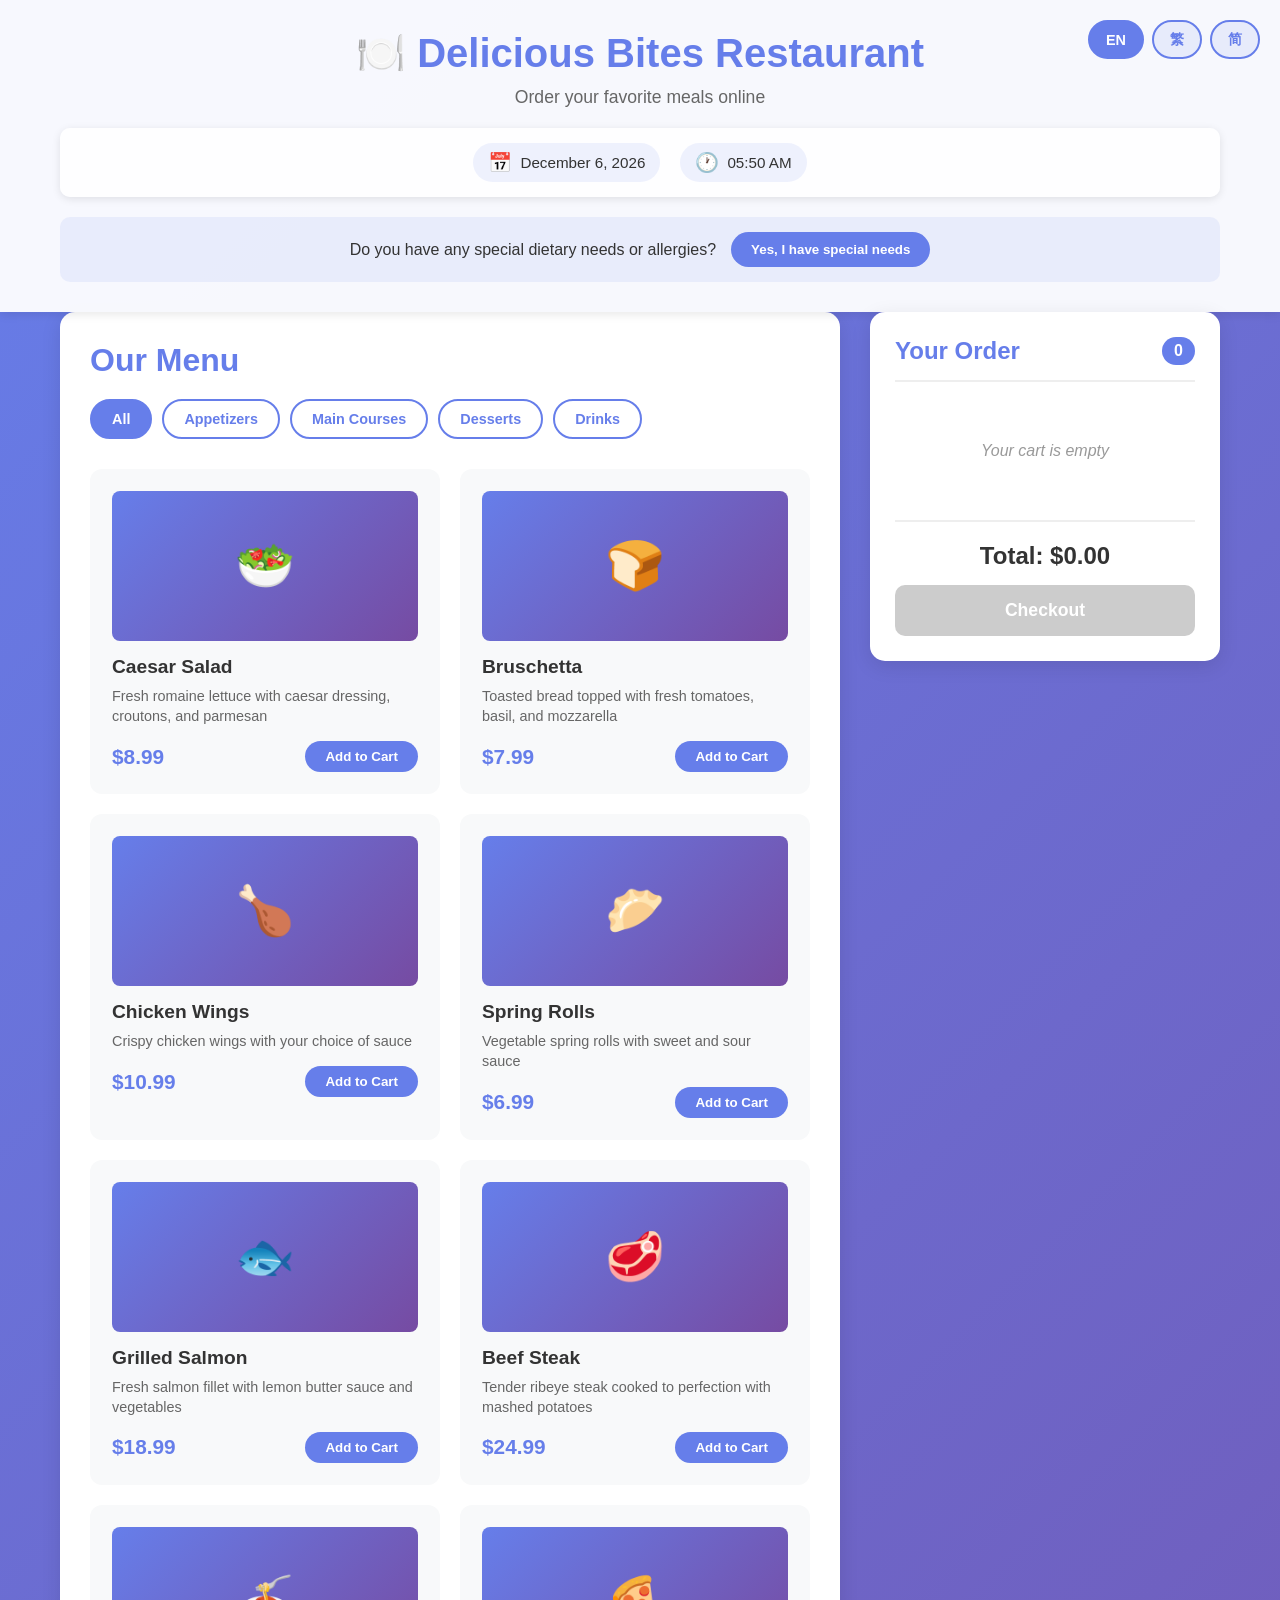
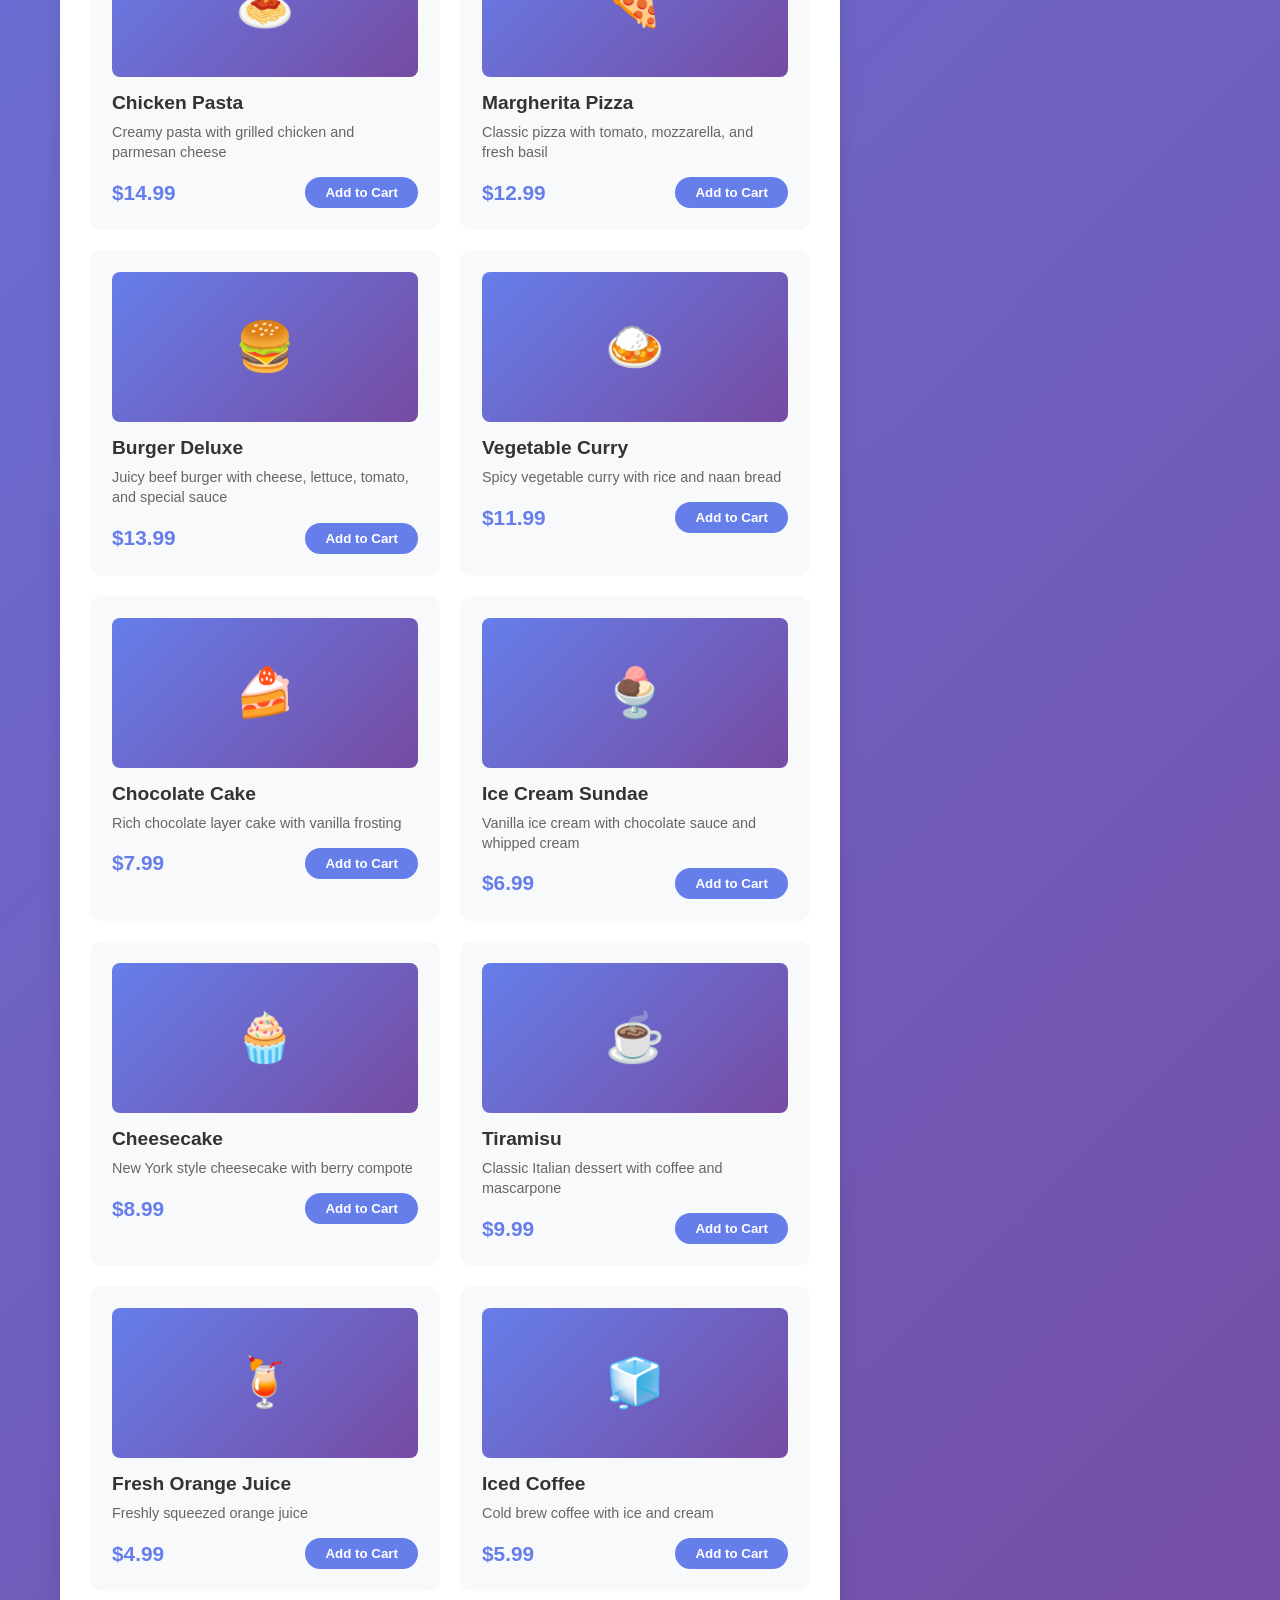
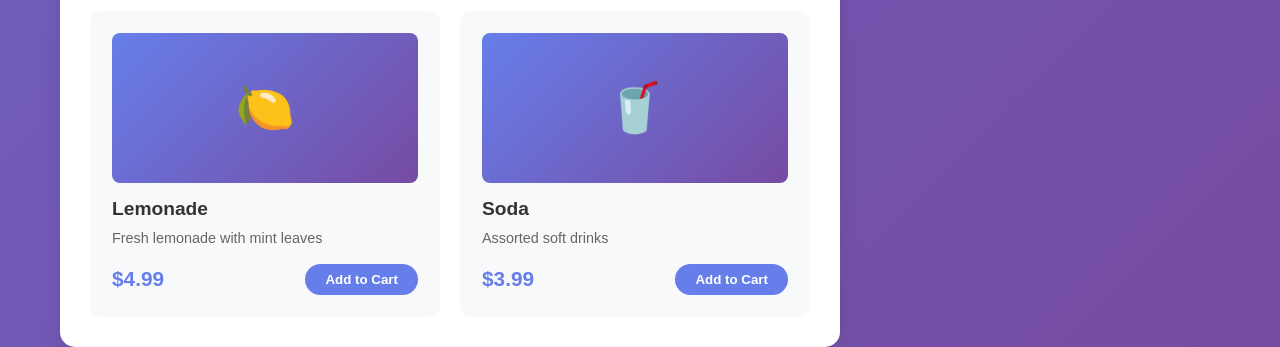
==== index.html @ 2578a285 "Add files via upload" ====
<!DOCTYPE html>
<html lang="en">
<head>
    <meta charset="UTF-8">
    <meta name="viewport" content="width=device-width, initial-scale=1.0, maximum-scale=1.0, user-scalable=no">
    <title>Delicious Bites Restaurant</title>
    
    <!-- PWA Manifest -->
    <link rel="manifest" href="manifest.json">
    
    <!-- Theme Color -->
    <meta name="theme-color" content="#667eea">
    
    <!-- Apple Touch Icon -->
    <link rel="apple-touch-icon" href="icon-192.png">
    
    <!-- Favicon -->
    <link rel="icon" type="image/png" href="icon-192.png">
    
    <link rel="stylesheet" href="style.css">
</head>
<body>
    <header>
        <div class="container">
            <!-- Language Switcher -->
            <div class="language-switcher">
                <button class="lang-btn" id="langEn" onclick="switchLanguage('en')" title="English">EN</button>
                <button class="lang-btn" id="langZh" onclick="switchLanguage('zh')" title="繁體中文 (粵語)">繁</button>
                <button class="lang-btn" id="langZhCN" onclick="switchLanguage('zhCN')" title="简体中文 (普通话)">简</button>
            </div>
            
            <h1>🍽️ Delicious Bites Restaurant</h1>
            <p class="tagline">Order your favorite meals online</p>
            
            <!-- Date and Weather Display -->
            <div class="context-display" id="contextDisplay">
                <div class="context-item">
                    <span class="context-icon">📅</span>
                    <span class="context-text" id="dateDisplay">Loading...</span>
                </div>
                <div class="context-item">
                    <span class="context-icon">🕐</span>
                    <span class="context-text" id="timeDisplay">Loading...</span>
                </div>
                <div class="context-item" id="weatherDisplay" style="display: none;">
                    <span class="context-icon">🌤️</span>
                    <span class="context-text" id="weatherText">Loading weather...</span>
                </div>
            </div>
            
            <div class="special-needs-selector">
                <span>Do you have any special dietary needs or allergies?</span>
                <button class="special-needs-btn" id="specialNeedsBtn">Yes, I have special needs</button>
            </div>
        </div>
    </header>

    <main class="container">
        <div class="menu-section">
            <h2>Our Menu</h2>
            <div class="category-tabs">
                <button class="tab-btn active" data-category="all">All</button>
                <button class="tab-btn" data-category="appetizers">Appetizers</button>
                <button class="tab-btn" data-category="mains">Main Courses</button>
                <button class="tab-btn" data-category="desserts">Desserts</button>
                <button class="tab-btn" data-category="drinks">Drinks</button>
            </div>
            
            <div class="menu-grid" id="menuGrid">
                <!-- Menu items will be dynamically generated -->
            </div>
        </div>

        <aside class="cart-section">
            <div class="cart-header">
                <h2>Your Order</h2>
                <span class="cart-count" id="cartCount">0</span>
            </div>
            
            <div class="cart-items" id="cartItems">
                <p class="empty-cart">Your cart is empty</p>
            </div>
            
            <div class="cart-footer">
                <div class="cart-total">
                    <span>Total: $<span id="cartTotal">0.00</span></span>
                </div>
                <button class="checkout-btn" id="checkoutBtn" disabled>Checkout</button>
            </div>
        </aside>
    </main>

    <!-- Chatbot Modal -->
    <div class="modal" id="chatbotModal">
        <div class="modal-content chatbot-modal">
            <div class="chatbot-header">
                <h2>🤖 Dietary Assistant</h2>
                <span class="close" id="closeChatbot">&times;</span>
            </div>
            <div class="chatbot-messages" id="chatbotMessages">
                <div class="message bot-message">
                    <p>Hello! I'm here to help you find meals that suit your dietary needs. Please tell me about any allergies, health conditions, or dietary preferences you have. For example: "I have diabetes and a peanut allergy" or "I'm vegetarian and have a sore throat."</p>
                </div>
            </div>
            <div class="chatbot-input-container">
                <input type="text" id="chatbotInput" placeholder="Type your dietary needs here..." class="chatbot-input">
                <button id="voiceInputBtn" class="voice-btn" title="Click to speak">
                    <span class="voice-icon">🎤</span>
                </button>
                <button id="sendMessageBtn" class="send-btn">Send</button>
            </div>
            <div class="voice-status" id="voiceStatus" style="display: none;">
                <span class="voice-indicator"></span>
                <span id="voiceStatusText">Listening...</span>
            </div>
            <div class="chatbot-actions">
                <button class="apply-recommendations-btn" id="applyRecommendationsBtn" disabled>Apply Recommendations</button>
                <button class="clear-chat-btn" id="clearChatBtn">Clear Chat</button>
            </div>
        </div>
    </div>

    <div class="modal" id="checkoutModal">
        <div class="modal-content">
            <span class="close" id="closeModal">&times;</span>
            <h2>Order Confirmation</h2>
            <div id="orderSummary"></div>
            <div class="modal-total">
                <strong>Total: $<span id="modalTotal">0.00</span></strong>
            </div>
            <button class="confirm-btn" id="confirmOrder">Confirm Order</button>
        </div>
    </div>

    <script src="translations.js"></script>
    <script src="script.js"></script>
    <script src="recommendation.js"></script>
    
    <!-- Service Worker Registration for PWA -->
    <script>
        if ('serviceWorker' in navigator) {
            window.addEventListener('load', () => {
                navigator.serviceWorker.register('/sw.js')
                    .then((registration) => {
                        console.log('Service Worker registered:', registration.scope);
                    })
                    .catch((error) => {
                        console.log('Service Worker registration failed:', error);
                    });
            });
        }
    </script>
</body>
</html>
---- style.css ----
* {
    margin: 0;
    padding: 0;
    box-sizing: border-box;
}

body {
    font-family: 'Segoe UI', Tahoma, Geneva, Verdana, sans-serif;
    background: linear-gradient(135deg, #667eea 0%, #764ba2 100%);
    min-height: 100vh;
    color: #333;
}

.container {
    max-width: 1200px;
    margin: 0 auto;
    padding: 0 20px;
}

header {
    background: rgba(255, 255, 255, 0.95);
    padding: 30px 0;
    box-shadow: 0 2px 10px rgba(0, 0, 0, 0.1);
    text-align: center;
    position: relative;
}

/* Language Switcher */
.language-switcher {
    position: absolute;
    top: 20px;
    right: 20px;
    display: flex;
    gap: 8px;
    z-index: 1000;
}

.lang-btn {
    padding: 8px 16px;
    background: rgba(102, 126, 234, 0.1);
    border: 2px solid #667eea;
    border-radius: 20px;
    cursor: pointer;
    font-weight: 600;
    font-size: 0.9em;
    color: #667eea;
    transition: all 0.3s ease;
    min-width: 50px;
}

.lang-btn:hover {
    background: rgba(102, 126, 234, 0.2);
    transform: translateY(-2px);
    box-shadow: 0 3px 8px rgba(102, 126, 234, 0.3);
}

.lang-btn.active {
    background: #667eea;
    color: white;
    border-color: #667eea;
}

@media (max-width: 768px) {
    .language-switcher {
        position: static;
        justify-content: center;
        margin-bottom: 15px;
    }
}

header h1 {
    font-size: 2.5em;
    color: #667eea;
    margin-bottom: 10px;
}

.tagline {
    color: #666;
    font-size: 1.1em;
}

main {
    display: grid;
    grid-template-columns: 1fr 350px;
    gap: 30px;
    padding: 30px 20px;
}

.menu-section {
    background: white;
    border-radius: 15px;
    padding: 30px;
    box-shadow: 0 5px 20px rgba(0, 0, 0, 0.1);
}

.menu-section h2 {
    color: #667eea;
    margin-bottom: 20px;
    font-size: 2em;
}

.category-tabs {
    display: flex;
    gap: 10px;
    margin-bottom: 30px;
    flex-wrap: wrap;
}

.tab-btn {
    padding: 10px 20px;
    border: 2px solid #667eea;
    background: white;
    color: #667eea;
    border-radius: 25px;
    cursor: pointer;
    font-size: 0.9em;
    font-weight: 600;
    transition: all 0.3s ease;
}

.tab-btn:hover {
    background: #667eea;
    color: white;
    transform: translateY(-2px);
}

.tab-btn.active {
    background: #667eea;
    color: white;
}

.menu-grid {
    display: grid;
    grid-template-columns: repeat(auto-fill, minmax(250px, 1fr));
    gap: 20px;
}

.menu-item {
    background: #f8f9fa;
    border-radius: 12px;
    padding: 20px;
    transition: all 0.3s ease;
    cursor: pointer;
    border: 2px solid transparent;
}

.menu-item:hover {
    transform: translateY(-5px);
    box-shadow: 0 5px 15px rgba(102, 126, 234, 0.3);
    border-color: #667eea;
}

.menu-item-image {
    width: 100%;
    height: 150px;
    background: linear-gradient(135deg, #667eea 0%, #764ba2 100%);
    border-radius: 8px;
    margin-bottom: 15px;
    display: flex;
    align-items: center;
    justify-content: center;
    font-size: 3em;
}

.menu-item h3 {
    color: #333;
    margin-bottom: 8px;
    font-size: 1.2em;
}

.menu-item p {
    color: #666;
    font-size: 0.9em;
    margin-bottom: 15px;
    line-height: 1.4;
}

.menu-item-footer {
    display: flex;
    justify-content: space-between;
    align-items: center;
}

.price {
    font-size: 1.3em;
    font-weight: bold;
    color: #667eea;
}

.add-btn {
    padding: 8px 20px;
    background: #667eea;
    color: white;
    border: none;
    border-radius: 20px;
    cursor: pointer;
    font-weight: 600;
    transition: all 0.3s ease;
}

.add-btn:hover {
    background: #5568d3;
    transform: scale(1.05);
}

.cart-section {
    background: white;
    border-radius: 15px;
    padding: 25px;
    box-shadow: 0 5px 20px rgba(0, 0, 0, 0.1);
    height: fit-content;
    position: sticky;
    top: 20px;
}

.cart-header {
    display: flex;
    justify-content: space-between;
    align-items: center;
    margin-bottom: 20px;
    padding-bottom: 15px;
    border-bottom: 2px solid #eee;
}

.cart-header h2 {
    color: #667eea;
    font-size: 1.5em;
}

.cart-count {
    background: #667eea;
    color: white;
    padding: 5px 12px;
    border-radius: 20px;
    font-weight: bold;
}

.cart-items {
    max-height: 400px;
    overflow-y: auto;
    margin-bottom: 20px;
}

.empty-cart {
    text-align: center;
    color: #999;
    padding: 40px 0;
    font-style: italic;
}

.cart-item {
    display: flex;
    justify-content: space-between;
    align-items: center;
    padding: 15px 0;
    border-bottom: 1px solid #eee;
}

.cart-item-info {
    flex: 1;
}

.cart-item-name {
    font-weight: 600;
    color: #333;
    margin-bottom: 5px;
}

.cart-item-price {
    color: #666;
    font-size: 0.9em;
}

.cart-item-controls {
    display: flex;
    align-items: center;
    gap: 10px;
}

.quantity-btn {
    width: 30px;
    height: 30px;
    border: 1px solid #667eea;
    background: white;
    color: #667eea;
    border-radius: 50%;
    cursor: pointer;
    font-weight: bold;
    transition: all 0.3s ease;
}

.quantity-btn:hover {
    background: #667eea;
    color: white;
}

.quantity {
    min-width: 30px;
    text-align: center;
    font-weight: 600;
}

.remove-btn {
    background: #ff4757;
    color: white;
    border: none;
    padding: 5px 10px;
    border-radius: 5px;
    cursor: pointer;
    font-size: 0.8em;
    transition: all 0.3s ease;
}

.remove-btn:hover {
    background: #ff3838;
}

.cart-footer {
    border-top: 2px solid #eee;
    padding-top: 20px;
}

.cart-total {
    font-size: 1.5em;
    font-weight: bold;
    color: #333;
    margin-bottom: 15px;
    text-align: center;
}

.checkout-btn {
    width: 100%;
    padding: 15px;
    background: #667eea;
    color: white;
    border: none;
    border-radius: 10px;
    font-size: 1.1em;
    font-weight: bold;
    cursor: pointer;
    transition: all 0.3s ease;
}

.checkout-btn:hover:not(:disabled) {
    background: #5568d3;
    transform: translateY(-2px);
    box-shadow: 0 5px 15px rgba(102, 126, 234, 0.4);
}

.checkout-btn:disabled {
    background: #ccc;
    cursor: not-allowed;
}

/* Modal Styles */
.modal {
    display: none;
    position: fixed;
    z-index: 1000;
    left: 0;
    top: 0;
    width: 100%;
    height: 100%;
    background-color: rgba(0, 0, 0, 0.5);
    animation: fadeIn 0.3s;
}

.modal-content {
    background-color: white;
    margin: 5% auto;
    padding: 30px;
    border-radius: 15px;
    width: 90%;
    max-width: 500px;
    box-shadow: 0 5px 30px rgba(0, 0, 0, 0.3);
    animation: slideDown 0.3s;
}

@keyframes fadeIn {
    from { opacity: 0; }
    to { opacity: 1; }
}

@keyframes slideDown {
    from {
        transform: translateY(-50px);
        opacity: 0;
    }
    to {
        transform: translateY(0);
        opacity: 1;
    }
}

.close {
    color: #aaa;
    float: right;
    font-size: 28px;
    font-weight: bold;
    cursor: pointer;
    transition: color 0.3s;
}

.close:hover {
    color: #333;
}

.modal-content h2 {
    color: #667eea;
    margin-bottom: 20px;
}

#orderSummary {
    max-height: 300px;
    overflow-y: auto;
    margin-bottom: 20px;
}

.order-item {
    display: flex;
    justify-content: space-between;
    padding: 10px 0;
    border-bottom: 1px solid #eee;
}

.modal-total {
    text-align: center;
    font-size: 1.5em;
    padding: 15px 0;
    border-top: 2px solid #eee;
    margin-top: 15px;
}

.confirm-btn {
    width: 100%;
    padding: 15px;
    background: #28a745;
    color: white;
    border: none;
    border-radius: 10px;
    font-size: 1.1em;
    font-weight: bold;
    cursor: pointer;
    margin-top: 15px;
    transition: all 0.3s ease;
}

.confirm-btn:hover {
    background: #218838;
    transform: translateY(-2px);
    box-shadow: 0 5px 15px rgba(40, 167, 69, 0.4);
}

/* Context Display (Date, Time, Weather) */
.context-display {
    margin-top: 20px;
    padding: 15px;
    background: rgba(255, 255, 255, 0.9);
    border-radius: 10px;
    display: flex;
    align-items: center;
    justify-content: center;
    gap: 20px;
    flex-wrap: wrap;
    box-shadow: 0 2px 8px rgba(0, 0, 0, 0.1);
}

.context-item {
    display: flex;
    align-items: center;
    gap: 8px;
    padding: 8px 15px;
    background: rgba(102, 126, 234, 0.1);
    border-radius: 20px;
    transition: all 0.3s ease;
}

.context-item:hover {
    background: rgba(102, 126, 234, 0.2);
    transform: translateY(-2px);
}

.context-icon {
    font-size: 1.2em;
}

.context-text {
    font-size: 0.95em;
    color: #333;
    font-weight: 500;
}

/* Special Needs Selector */
.special-needs-selector {
    margin-top: 20px;
    padding: 15px;
    background: rgba(102, 126, 234, 0.1);
    border-radius: 10px;
    display: flex;
    align-items: center;
    justify-content: center;
    gap: 15px;
    flex-wrap: wrap;
}

.special-needs-selector span {
    color: #333;
    font-weight: 500;
}

.special-needs-btn {
    padding: 10px 20px;
    background: #667eea;
    color: white;
    border: none;
    border-radius: 25px;
    cursor: pointer;
    font-weight: 600;
    transition: all 0.3s ease;
}

.special-needs-btn:hover {
    background: #5568d3;
    transform: translateY(-2px);
    box-shadow: 0 3px 10px rgba(102, 126, 234, 0.3);
}

/* Chatbot Modal Styles */
.chatbot-modal {
    max-width: 600px;
    height: 80vh;
    display: flex;
    flex-direction: column;
}

.chatbot-header {
    display: flex;
    justify-content: space-between;
    align-items: center;
    margin-bottom: 20px;
    padding-bottom: 15px;
    border-bottom: 2px solid #eee;
}

.chatbot-header h2 {
    color: #667eea;
    margin: 0;
}

.chatbot-messages {
    flex: 1;
    overflow-y: auto;
    padding: 20px;
    background: #f8f9fa;
    border-radius: 10px;
    margin-bottom: 15px;
    min-height: 300px;
    max-height: 400px;
}

.message {
    margin-bottom: 15px;
    padding: 12px 15px;
    border-radius: 12px;
    max-width: 80%;
    word-wrap: break-word;
    animation: fadeIn 0.3s;
}

.bot-message {
    background: #e3f2fd;
    color: #1976d2;
    margin-right: auto;
    border-bottom-left-radius: 4px;
}

.user-message {
    background: #667eea;
    color: white;
    margin-left: auto;
    border-bottom-right-radius: 4px;
}

.message p {
    margin: 0;
    line-height: 1.5;
}

.chatbot-input-container {
    display: flex;
    gap: 10px;
    margin-bottom: 15px;
    align-items: center;
}

.voice-btn {
    background: #667eea;
    border: none;
    border-radius: 50%;
    width: 45px;
    height: 45px;
    cursor: pointer;
    display: flex;
    align-items: center;
    justify-content: center;
    transition: all 0.3s ease;
    flex-shrink: 0;
}

.voice-btn:hover {
    background: #5568d3;
    transform: scale(1.05);
}

.voice-btn.listening {
    background: #e74c3c;
    animation: pulse 1.5s infinite;
}

.voice-btn:disabled {
    background: #ccc;
    cursor: not-allowed;
    transform: none;
}

.voice-icon {
    font-size: 1.3em;
}

@keyframes pulse {
    0%, 100% {
        transform: scale(1);
        opacity: 1;
    }
    50% {
        transform: scale(1.1);
        opacity: 0.8;
    }
}

.voice-status {
    padding: 10px 15px;
    background: rgba(102, 126, 234, 0.1);
    border-top: 1px solid #eee;
    display: flex;
    align-items: center;
    gap: 10px;
    font-size: 0.9em;
    color: #667eea;
    margin-bottom: 15px;
}

.voice-indicator {
    width: 12px;
    height: 12px;
    border-radius: 50%;
    background: #e74c3c;
    animation: blink 1s infinite;
}

@keyframes blink {
    0%, 100% {
        opacity: 1;
    }
    50% {
        opacity: 0.3;
    }
}

#voiceStatusText {
    font-weight: 500;
}

.chatbot-input {
    flex: 1;
    padding: 12px 15px;
    border: 2px solid #ddd;
    border-radius: 25px;
    font-size: 1em;
    outline: none;
    transition: border-color 0.3s;
}

.chatbot-input:focus {
    border-color: #667eea;
}

.send-btn {
    padding: 12px 25px;
    background: #667eea;
    color: white;
    border: none;
    border-radius: 25px;
    cursor: pointer;
    font-weight: 600;
    transition: all 0.3s ease;
}

.send-btn:hover {
    background: #5568d3;
    transform: scale(1.05);
}

.send-btn:disabled {
    background: #ccc;
    cursor: not-allowed;
    transform: none;
}

.chatbot-actions {
    display: flex;
    gap: 10px;
}

.apply-recommendations-btn,
.clear-chat-btn {
    flex: 1;
    padding: 12px;
    border: none;
    border-radius: 10px;
    font-weight: 600;
    cursor: pointer;
    transition: all 0.3s ease;
}

.apply-recommendations-btn {
    background: #28a745;
    color: white;
}

.apply-recommendations-btn:hover:not(:disabled) {
    background: #218838;
    transform: translateY(-2px);
}

.apply-recommendations-btn:disabled {
    background: #ccc;
    cursor: not-allowed;
}

.clear-chat-btn {
    background: #ffc107;
    color: #333;
}

.clear-chat-btn:hover {
    background: #ffb300;
    transform: translateY(-2px);
}

.recommendation-badge {
    display: inline-block;
    background: #28a745;
    color: white;
    padding: 5px 10px;
    border-radius: 15px;
    font-size: 0.8em;
    margin-top: 10px;
    font-weight: 600;
}

/* Responsive Design */
@media (max-width: 968px) {
    main {
        grid-template-columns: 1fr;
    }
    
    .cart-section {
        position: relative;
        top: 0;
    }
}

@media (max-width: 600px) {
    header h1 {
        font-size: 1.8em;
    }
    
    .menu-grid {
        grid-template-columns: 1fr;
    }
    
    .category-tabs {
        justify-content: center;
    }
}
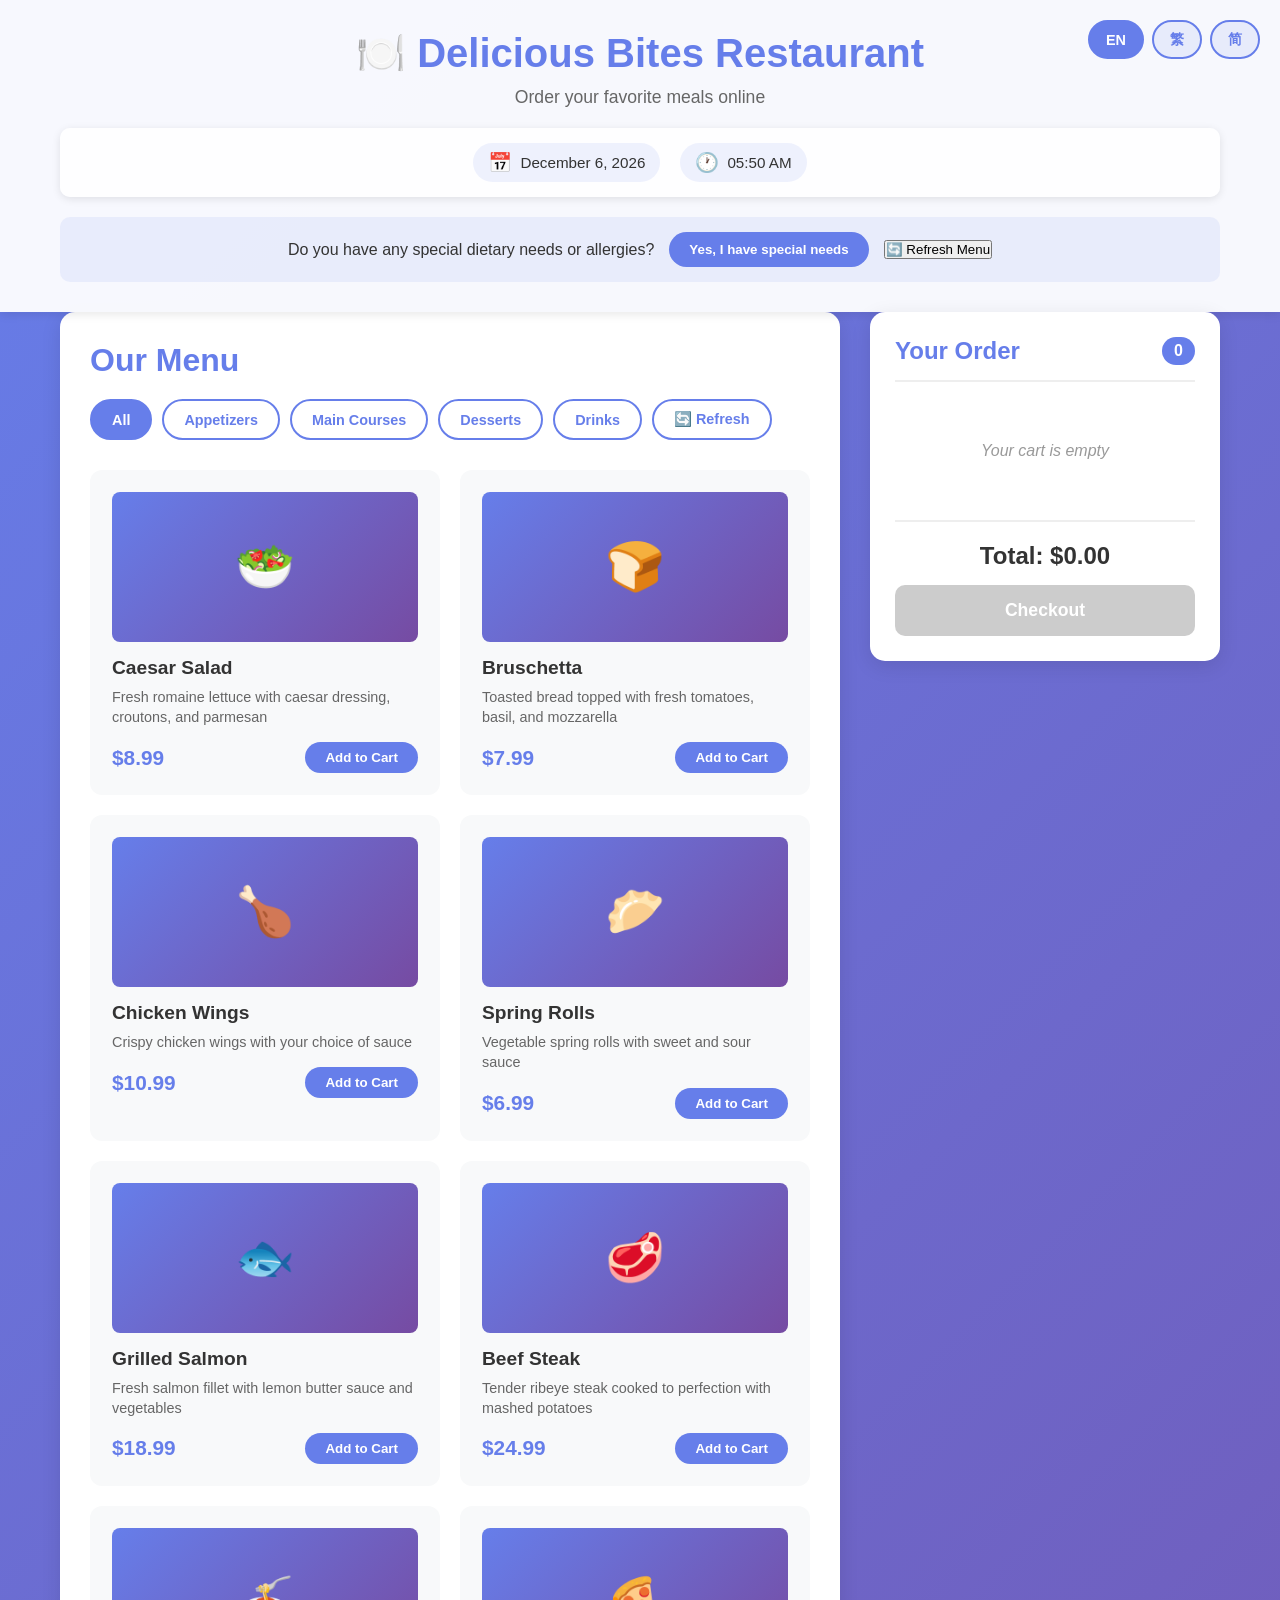
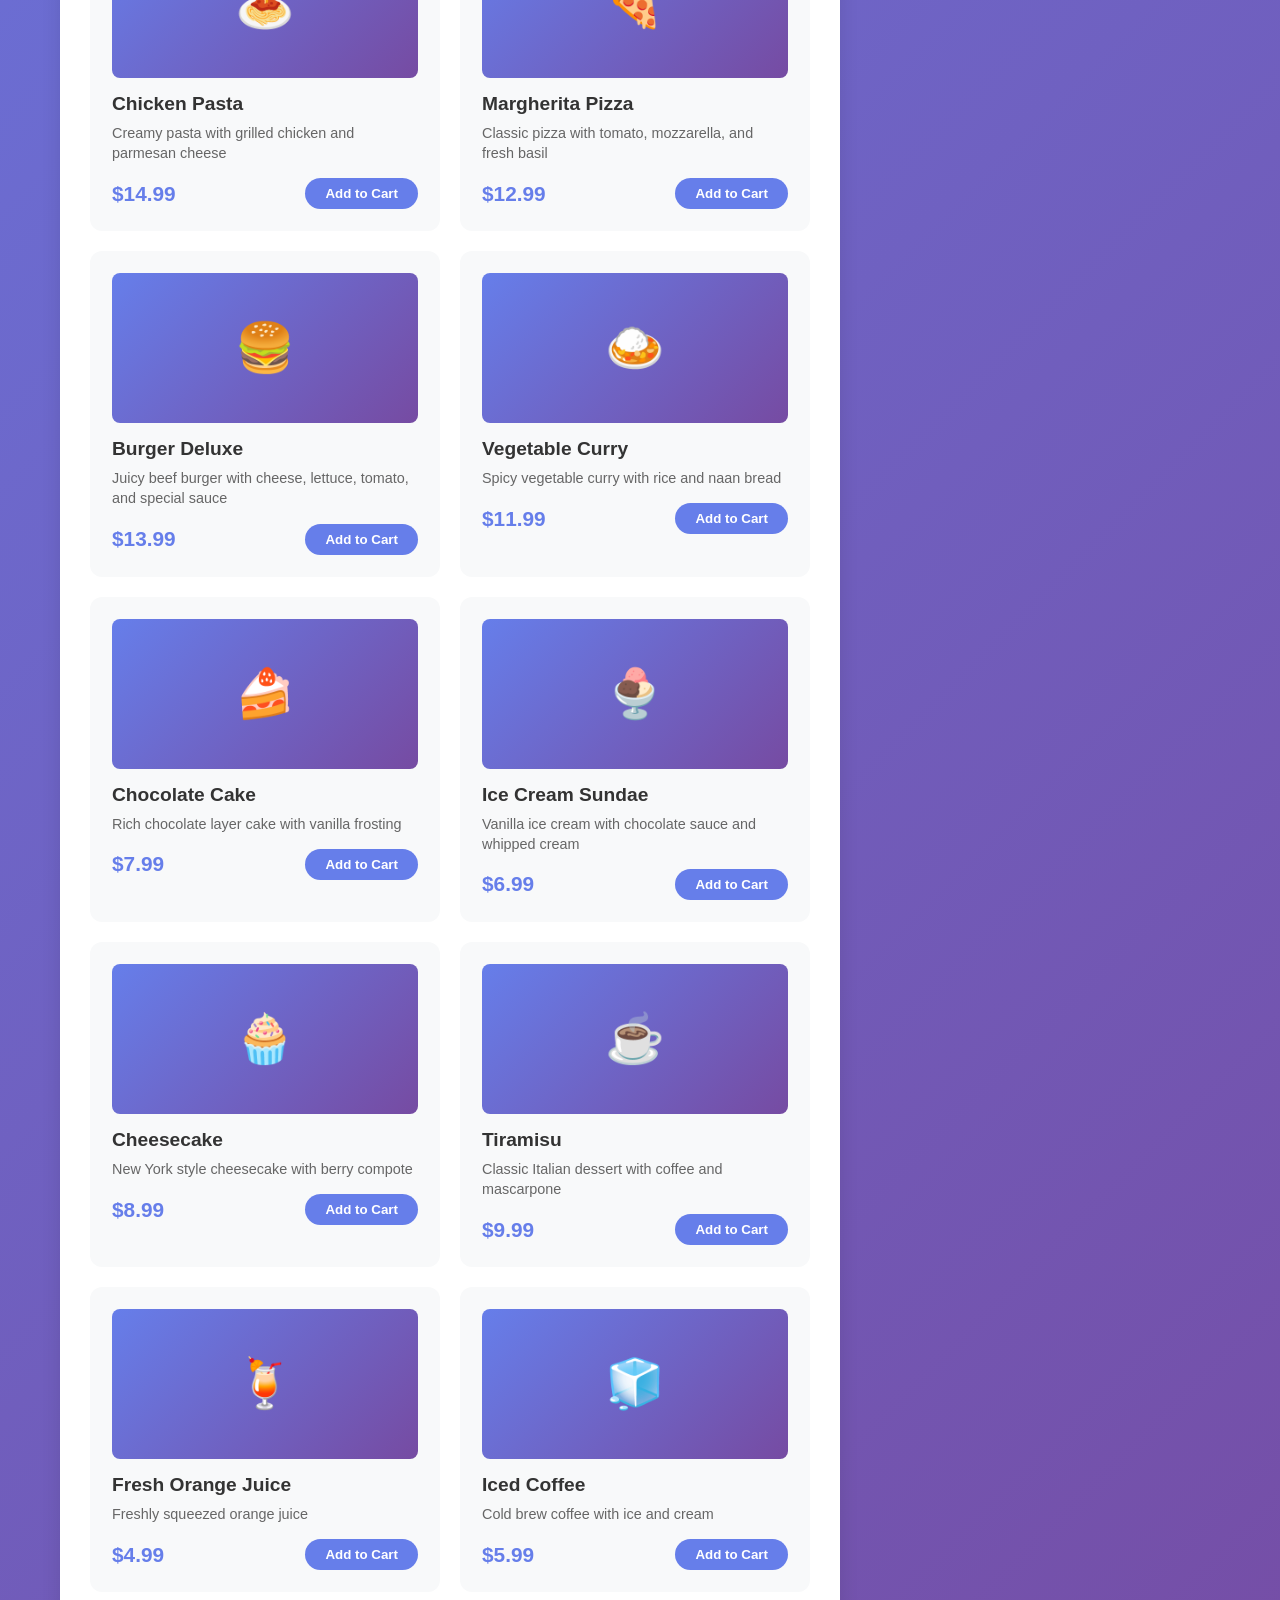
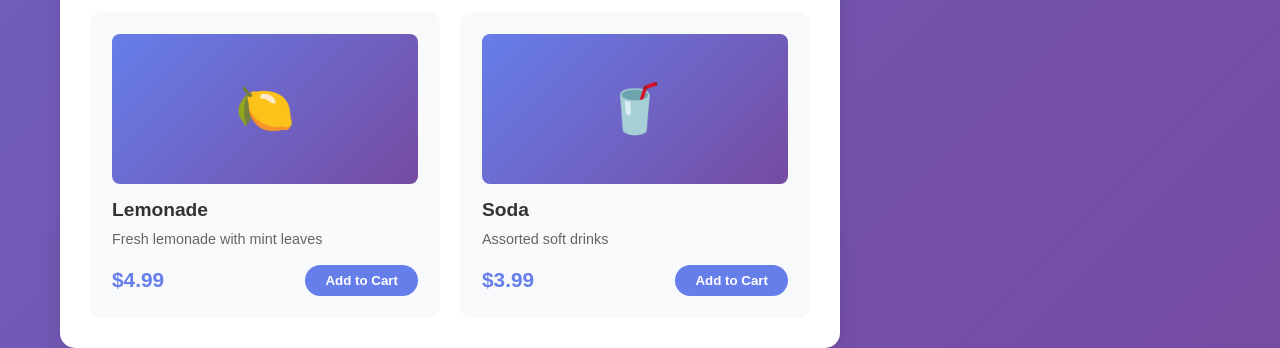
==== commit d3a136d6: "connect to mongodb this time Added a refresh button to the special needs section and the menu sectio" ====
--- a/index.html
+++ b/index.html
@@ -51,6 +51,9 @@
             <div class="special-needs-selector">
                 <span>Do you have any special dietary needs or allergies?</span>
                 <button class="special-needs-btn" id="specialNeedsBtn">Yes, I have special needs</button>
+                <button class="refresh-menu-btn" onclick="refreshMenu()" title="Refresh menu from database">
+                    <span class="refresh-icon">🔄</span> Refresh Menu
+                </button>
             </div>
         </div>
     </header>
@@ -64,6 +67,7 @@
                 <button class="tab-btn" data-category="mains">Main Courses</button>
                 <button class="tab-btn" data-category="desserts">Desserts</button>
                 <button class="tab-btn" data-category="drinks">Drinks</button>
+                <button class="tab-btn refresh-btn" onclick="refreshMenu()" title="Refresh menu from database"><span class="refresh-icon">🔄</span> Refresh</button>
             </div>
             
             <div class="menu-grid" id="menuGrid">
@@ -151,4 +155,4 @@
         }
     </script>
 </body>
-</html>+</html>
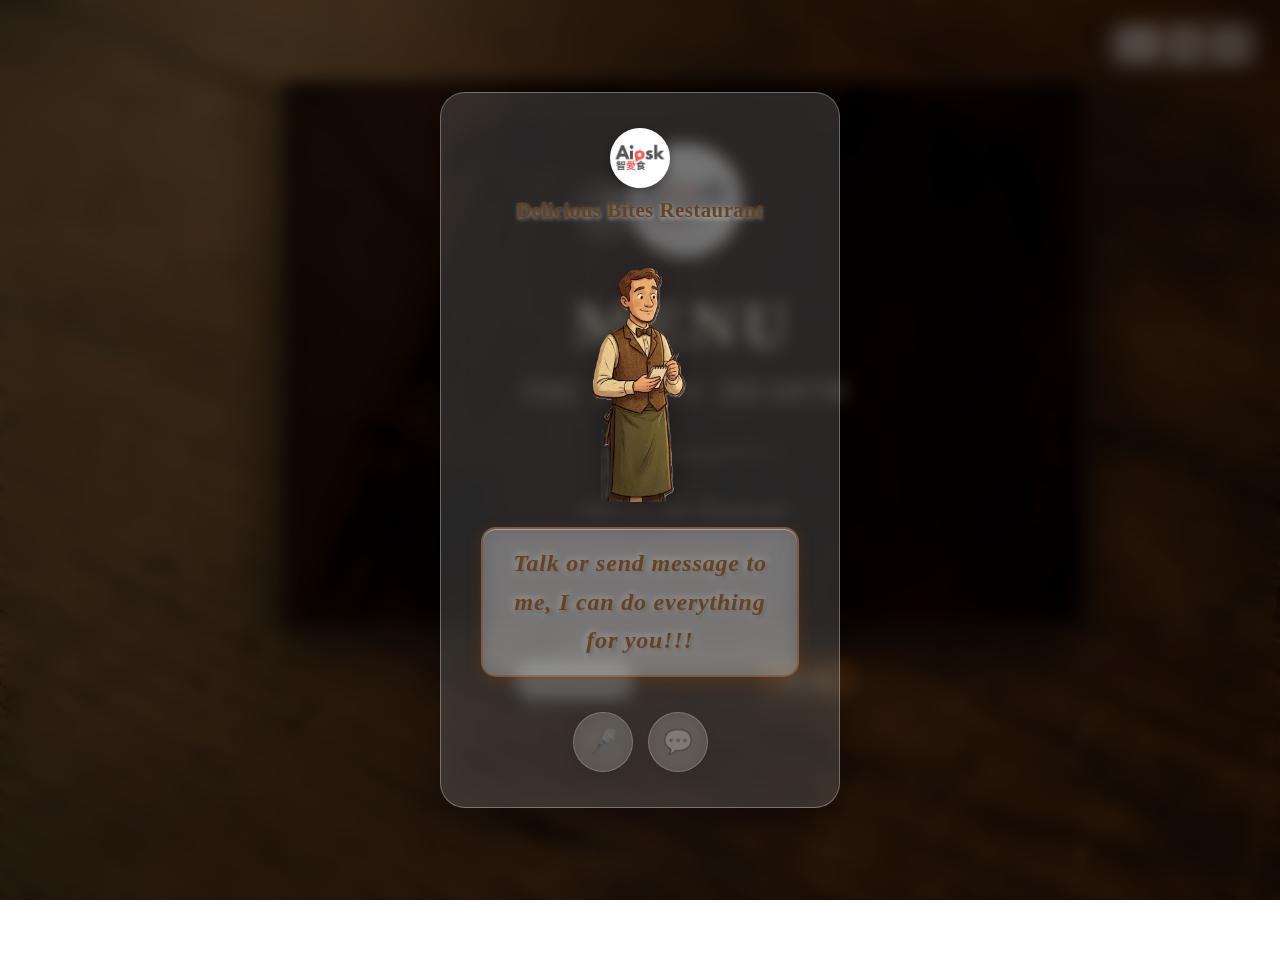
==== commit df7487d7: "Initial commit: Restaurant ordering system with AI chatbot, menu book, and translation features" ====
--- a/index.html
+++ b/index.html
@@ -1,158 +1,157 @@
-<!DOCTYPE html>
-<html lang="en">
-<head>
-    <meta charset="UTF-8">
-    <meta name="viewport" content="width=device-width, initial-scale=1.0, maximum-scale=1.0, user-scalable=no">
-    <title>Delicious Bites Restaurant</title>
-    
-    <!-- PWA Manifest -->
-    <link rel="manifest" href="manifest.json">
-    
-    <!-- Theme Color -->
-    <meta name="theme-color" content="#667eea">
-    
-    <!-- Apple Touch Icon -->
-    <link rel="apple-touch-icon" href="icon-192.png">
-    
-    <!-- Favicon -->
-    <link rel="icon" type="image/png" href="icon-192.png">
-    
-    <link rel="stylesheet" href="style.css">
-</head>
-<body>
-    <header>
-        <div class="container">
-            <!-- Language Switcher -->
-            <div class="language-switcher">
-                <button class="lang-btn" id="langEn" onclick="switchLanguage('en')" title="English">EN</button>
-                <button class="lang-btn" id="langZh" onclick="switchLanguage('zh')" title="繁體中文 (粵語)">繁</button>
-                <button class="lang-btn" id="langZhCN" onclick="switchLanguage('zhCN')" title="简体中文 (普通话)">简</button>
-            </div>
-            
-            <h1>🍽️ Delicious Bites Restaurant</h1>
-            <p class="tagline">Order your favorite meals online</p>
-            
-            <!-- Date and Weather Display -->
-            <div class="context-display" id="contextDisplay">
-                <div class="context-item">
-                    <span class="context-icon">📅</span>
-                    <span class="context-text" id="dateDisplay">Loading...</span>
-                </div>
-                <div class="context-item">
-                    <span class="context-icon">🕐</span>
-                    <span class="context-text" id="timeDisplay">Loading...</span>
-                </div>
-                <div class="context-item" id="weatherDisplay" style="display: none;">
-                    <span class="context-icon">🌤️</span>
-                    <span class="context-text" id="weatherText">Loading weather...</span>
-                </div>
-            </div>
-            
-            <div class="special-needs-selector">
-                <span>Do you have any special dietary needs or allergies?</span>
-                <button class="special-needs-btn" id="specialNeedsBtn">Yes, I have special needs</button>
-                <button class="refresh-menu-btn" onclick="refreshMenu()" title="Refresh menu from database">
-                    <span class="refresh-icon">🔄</span> Refresh Menu
-                </button>
-            </div>
-        </div>
-    </header>
-
-    <main class="container">
-        <div class="menu-section">
-            <h2>Our Menu</h2>
-            <div class="category-tabs">
-                <button class="tab-btn active" data-category="all">All</button>
-                <button class="tab-btn" data-category="appetizers">Appetizers</button>
-                <button class="tab-btn" data-category="mains">Main Courses</button>
-                <button class="tab-btn" data-category="desserts">Desserts</button>
-                <button class="tab-btn" data-category="drinks">Drinks</button>
-                <button class="tab-btn refresh-btn" onclick="refreshMenu()" title="Refresh menu from database"><span class="refresh-icon">🔄</span> Refresh</button>
-            </div>
-            
-            <div class="menu-grid" id="menuGrid">
-                <!-- Menu items will be dynamically generated -->
-            </div>
-        </div>
-
-        <aside class="cart-section">
-            <div class="cart-header">
-                <h2>Your Order</h2>
-                <span class="cart-count" id="cartCount">0</span>
-            </div>
-            
-            <div class="cart-items" id="cartItems">
-                <p class="empty-cart">Your cart is empty</p>
-            </div>
-            
-            <div class="cart-footer">
-                <div class="cart-total">
-                    <span>Total: $<span id="cartTotal">0.00</span></span>
-                </div>
-                <button class="checkout-btn" id="checkoutBtn" disabled>Checkout</button>
-            </div>
-        </aside>
-    </main>
-
-    <!-- Chatbot Modal -->
-    <div class="modal" id="chatbotModal">
-        <div class="modal-content chatbot-modal">
-            <div class="chatbot-header">
-                <h2>🤖 Dietary Assistant</h2>
-                <span class="close" id="closeChatbot">&times;</span>
-            </div>
-            <div class="chatbot-messages" id="chatbotMessages">
-                <div class="message bot-message">
-                    <p>Hello! I'm here to help you find meals that suit your dietary needs. Please tell me about any allergies, health conditions, or dietary preferences you have. For example: "I have diabetes and a peanut allergy" or "I'm vegetarian and have a sore throat."</p>
-                </div>
-            </div>
-            <div class="chatbot-input-container">
-                <input type="text" id="chatbotInput" placeholder="Type your dietary needs here..." class="chatbot-input">
-                <button id="voiceInputBtn" class="voice-btn" title="Click to speak">
-                    <span class="voice-icon">🎤</span>
-                </button>
-                <button id="sendMessageBtn" class="send-btn">Send</button>
-            </div>
-            <div class="voice-status" id="voiceStatus" style="display: none;">
-                <span class="voice-indicator"></span>
-                <span id="voiceStatusText">Listening...</span>
-            </div>
-            <div class="chatbot-actions">
-                <button class="apply-recommendations-btn" id="applyRecommendationsBtn" disabled>Apply Recommendations</button>
-                <button class="clear-chat-btn" id="clearChatBtn">Clear Chat</button>
-            </div>
-        </div>
-    </div>
-
-    <div class="modal" id="checkoutModal">
-        <div class="modal-content">
-            <span class="close" id="closeModal">&times;</span>
-            <h2>Order Confirmation</h2>
-            <div id="orderSummary"></div>
-            <div class="modal-total">
-                <strong>Total: $<span id="modalTotal">0.00</span></strong>
-            </div>
-            <button class="confirm-btn" id="confirmOrder">Confirm Order</button>
-        </div>
-    </div>
-
-    <script src="translations.js"></script>
-    <script src="script.js"></script>
-    <script src="recommendation.js"></script>
-    
-    <!-- Service Worker Registration for PWA -->
-    <script>
-        if ('serviceWorker' in navigator) {
-            window.addEventListener('load', () => {
-                navigator.serviceWorker.register('/sw.js')
-                    .then((registration) => {
-                        console.log('Service Worker registered:', registration.scope);
-                    })
-                    .catch((error) => {
-                        console.log('Service Worker registration failed:', error);
-                    });
-            });
-        }
-    </script>
-</body>
-</html>
+<!DOCTYPE html>
+<html lang="en">
+<head>
+    <meta charset="UTF-8">
+    <meta name="viewport" content="width=device-width, initial-scale=1.0">
+    <meta http-equiv="Cache-Control" content="no-cache, no-store, must-revalidate">
+    <meta http-equiv="Pragma" content="no-cache">
+    <meta http-equiv="Expires" content="0">
+    <title>Menu Book - Delicious Bites Restaurant</title>
+    
+    <!-- Favicon -->
+    <link rel="icon" type="image/jpeg" href="icon-new.jpg">
+    
+    <link rel="stylesheet" href="menu-book.css?v=2">
+    <link rel="stylesheet" href="menu-book-cover.css?v=2">
+</head>
+<body>
+    <!-- Language Switcher (Fixed Position) -->
+    <div class="language-switcher-fixed">
+        <button id="langEn" class="lang-btn">EN</button>
+        <button id="langZh" class="lang-btn">繁</button>
+        <button id="langZhCN" class="lang-btn">簡</button>
+    </div>
+
+    <!-- Main Content -->
+    <main class="book-container">
+        <!-- Table of Contents (Left Sidebar) -->
+        <aside class="table-of-contents" id="tableOfContents">
+            <h2>Table</h2>
+            <nav class="toc-nav">
+                <ul id="tocList">
+                    <!-- Will be populated by JavaScript -->
+                </ul>
+            </nav>
+            <button class="cart-shortcut" id="cartShortcut" aria-label="View cart">
+                <span class="cart-icon">🛒</span>
+                <span class="cart-count-bubble" id="cartCountBubble">0</span>
+            </button>
+        </aside>
+
+        <!-- Book Pages Container -->
+        <div class="book-wrapper">
+            <div class="book-pages" id="bookPages">
+                <!-- Pages will be dynamically generated by JavaScript -->
+            </div>
+            
+            <!-- Navigation Controls -->
+            <div class="book-navigation">
+                <button class="nav-btn prev-btn" id="prevBtn" aria-label="Previous page">
+                    <span class="nav-icon">◀</span>
+                    <span class="nav-text">Previous</span>
+                </button>
+                <div class="page-indicator">
+                    <span id="pageNumber">1</span>
+                    <span class="separator">/</span>
+                    <span id="totalPages">1</span>
+                </div>
+                <button class="nav-btn next-btn" id="nextBtn" aria-label="Next page">
+                    <span class="nav-text">Next</span>
+                    <span class="nav-icon">▶</span>
+                </button>
+            </div>
+        </div>
+        
+        <!-- Fixed Microphone and Message Button (next to book) -->
+        <div class="fixed-chat-controls">
+            <button id="voiceInputBtnBook" class="mic-btn-fixed" title="Click to speak">
+                <span class="mic-icon-fixed">🎤</span>
+            </button>
+            <button id="messageBtnBook" class="message-btn-fixed" title="Type a message">
+                <span class="message-icon-fixed">💬</span>
+            </button>
+        </div>
+        
+        <!-- Text Input Field (appears when message button clicked) -->
+        <div class="text-input-overlay" id="textInputOverlay" style="display: none;">
+            <div class="text-input-panel">
+                <input type="text" id="chatbotInputBook" placeholder="Type your message..." class="text-input-fixed">
+                <button id="sendMessageBtnBook" class="send-btn-fixed">Send</button>
+            </div>
+        </div>
+        
+        <!-- Conversation Cloud (appears when bot responds) -->
+        <div class="conversation-cloud-overlay" id="conversationCloudOverlay" style="display: none;">
+            <div class="conversation-cloud-panel">
+                <div class="conversation-cloud-content" id="conversationCloudContent">
+                    <!-- AI response will be shown here -->
+                </div>
+                <div class="conversation-cloud-controls">
+                    <button id="voiceInputBtnCloud" class="mic-btn-cloud" title="Click to speak">
+                        <span class="mic-icon-cloud">🎤</span>
+                    </button>
+                    <button id="messageBtnCloud" class="message-btn-cloud" title="Type a message">
+                        <span class="message-icon-cloud">💬</span>
+                    </button>
+                </div>
+            </div>
+        </div>
+    </main>
+
+    <!-- Welcome Window -->
+    <div class="welcome-window" id="welcomeWindow">
+        <div class="welcome-window-content">
+            <div class="welcome-header">
+                <img src="icon-new.jpg" alt="Restaurant logo" class="welcome-logo">
+                <h2 class="welcome-restaurant-name">Delicious Bites Restaurant</h2>
+            </div>
+            <div class="welcome-waiter-image">
+                <img src="waiter1.png" alt="Waiter" class="welcome-waiter-img">
+            </div>
+            <div class="welcome-message">
+                <p>Talk or send message to me, I can do everything for you!!!</p>
+            </div>
+            <div class="welcome-buttons">
+                <button class="welcome-mic-btn" disabled>
+                    <span class="welcome-mic-icon">🎤</span>
+                </button>
+                <button class="welcome-message-btn" disabled>
+                    <span class="welcome-message-icon">💬</span>
+                </button>
+            </div>
+        </div>
+    </div>
+
+    <!-- Loading Overlay -->
+    <div class="loading-overlay" id="loadingOverlay">
+        <div class="loading-spinner"></div>
+        <p>Loading menu...</p>
+    </div>
+
+    <!-- Cart Modal -->
+    <div class="cart-modal" id="cartModal" style="display: none;">
+        <div class="cart-modal-content">
+            <button class="cart-close-btn" id="cartCloseBtn" aria-label="Close cart">✕</button>
+            <h2>Your Cart</h2>
+            <div class="cart-items" id="cartItems"></div>
+            <div class="cart-total">
+                <span>Total</span>
+                <span id="cartTotal">$0.00</span>
+            </div>
+            <div class="cart-payment">
+                <label for="paymentMethod">Payment Method (demo)</label>
+                <select id="paymentMethod">
+                    <option value="card">Credit Card</option>
+                    <option value="cash">Cash</option>
+                    <option value="mobile">Mobile Pay</option>
+                </select>
+                <button class="cart-pay-btn" id="cartPayBtn">Confirm Payment</button>
+            </div>
+        </div>
+    </div>
+
+    <script src="translations.js?v=2"></script>
+    <script src="menu-book.js?v=2"></script>
+    <script src="recommendation.js?v=2"></script>
+</body>
+</html>
--- a/menu-book.css
+++ b/menu-book.css
@@ -0,0 +1,2652 @@
+* {
+    margin: 0;
+    padding: 0;
+    box-sizing: border-box;
+}
+
+body {
+    font-family: 'Georgia', 'Times New Roman', serif;
+    background: 
+        /* Real wood texture image - prioritize PNG */
+        url('wood-texture.png'),
+        url('wood-texture.jpg'),
+        /* Wood grain texture overlay */
+        repeating-linear-gradient(
+            0deg,
+            rgba(101, 67, 33, 0.03) 0px,
+            rgba(139, 69, 19, 0.03) 2px,
+            rgba(101, 67, 33, 0.03) 4px
+        ),
+        /* Wood knots and patterns */
+        radial-gradient(ellipse at 30% 40%, rgba(60, 35, 20, 0.08) 0%, transparent 20%),
+        radial-gradient(ellipse at 70% 60%, rgba(80, 50, 30, 0.06) 0%, transparent 15%),
+        /* Warm wood base color */
+        linear-gradient(135deg, 
+            #7a5d3e 0%, 
+            #6b4e2f 25%, 
+            #5a3d20 50%, 
+            #6b4e2f 75%, 
+            #7a5d3e 100%
+        );
+    background-size: 
+        1600px 1200px,
+        1600px 1200px,
+        100% 100%,
+        100% 100%,
+        100% 100%,
+        100% 100%;
+    background-attachment: fixed;
+    background-blend-mode: multiply, multiply, normal, normal, normal, normal;
+    min-height: 100vh;
+    color: #333;
+    overflow-x: hidden;
+    position: relative;
+}
+
+/* Enable scrolling on small screens - but only on main body, not nested */
+@media (max-width: 1024px) {
+    body {
+        overflow-y: auto;
+        overflow-x: hidden;
+        height: auto;
+        -webkit-overflow-scrolling: touch;
+        overscroll-behavior-y: contain;
+    }
+    
+    html {
+        overflow-y: auto;
+        overflow-x: hidden;
+        -webkit-overflow-scrolling: touch;
+        overscroll-behavior-y: contain;
+    }
+}
+
+body::before {
+    content: '';
+    position: fixed;
+    top: 0;
+    left: 0;
+    width: 100%;
+    height: 100%;
+    background: 
+        repeating-linear-gradient(
+            0deg,
+            transparent,
+            transparent 2px,
+            rgba(139, 69, 19, 0.03) 2px,
+            rgba(139, 69, 19, 0.03) 4px
+        ),
+        repeating-linear-gradient(
+            90deg,
+            transparent,
+            transparent 2px,
+            rgba(160, 82, 45, 0.03) 2px,
+            rgba(160, 82, 45, 0.03) 4px
+        );
+    pointer-events: none;
+    z-index: 0;
+}
+
+/* Header - Hidden, only language switcher shown */
+.book-header {
+    display: none;
+}
+
+/* Fixed Language Switcher */
+.language-switcher-fixed {
+    position: fixed;
+    top: 20px;
+    right: 20px;
+    display: flex;
+    gap: 8px;
+    z-index: 1000;
+    background: rgba(255, 255, 255, 0.15);
+    backdrop-filter: blur(10px);
+    -webkit-backdrop-filter: blur(10px);
+    padding: 8px 12px;
+    border-radius: 20px;
+    border: 1px solid rgba(255, 255, 255, 0.3);
+    box-shadow: 0 4px 15px rgba(0, 0, 0, 0.2);
+}
+
+.language-switcher {
+    display: flex;
+    gap: 6px;
+    align-items: center;
+}
+
+.lang-btn {
+    background: rgba(255, 255, 255, 0.15);
+    border: 1px solid rgba(255, 255, 255, 0.35);
+    color: #fff;
+    padding: 6px 10px;
+    border-radius: 14px;
+    font-size: 0.85rem;
+    cursor: pointer;
+    transition: background 0.2s ease, transform 0.2s ease;
+}
+
+.language-switcher-fixed .lang-btn {
+    color: #654321;
+    background: rgba(255, 255, 255, 0.25);
+    border: 1px solid rgba(255, 255, 255, 0.4);
+}
+
+.lang-btn.active,
+.lang-btn:hover {
+    background: rgba(255, 255, 255, 0.35);
+    transform: translateY(-1px);
+}
+
+.header-content h1 {
+    font-size: 2em;
+    margin: 0;
+    display: flex;
+    align-items: center;
+    gap: 10px;
+}
+
+.logo-icon {
+    width: 40px;
+    height: 40px;
+    border-radius: 50%;
+    object-fit: cover;
+}
+
+.subtitle {
+    font-size: 0.9em;
+    opacity: 0.9;
+    margin-top: 5px;
+}
+
+.back-btn {
+    color: white;
+    text-decoration: none;
+    padding: 10px 20px;
+    border: 2px solid white;
+    border-radius: 25px;
+    transition: all 0.3s ease;
+    font-weight: 600;
+}
+
+.back-btn:hover {
+    background: white;
+    color: #8b4513;
+}
+
+/* Main Container - Book and TOC centered */
+.book-container {
+    display: flex;
+    max-width: 1400px;
+    margin: 80px auto 100px auto;
+    padding: 0 40px;
+    gap: 0;
+    height: calc(100vh - 280px);
+    position: relative;
+    z-index: 1;
+    justify-content: center;
+    align-items: flex-start;
+    overflow: visible; /* No scrollbar needed - page turning uses touch/click events */
+}
+
+/* Fixed Chat Controls (Microphone and Message Button) - Centered on big screens */
+.fixed-chat-controls {
+    position: fixed;
+    left: 50%;
+    transform: translateX(-50%);
+    top: 180px; /* Below header */
+    display: flex;
+    flex-direction: row;
+    gap: 12px;
+    z-index: 200;
+    align-items: center;
+}
+
+/* Fixed Microphone Button - Glass effect */
+.mic-btn-fixed {
+    width: 60px;
+    height: 60px;
+    border-radius: 50%;
+    background: rgba(255, 255, 255, 0.15);
+    backdrop-filter: blur(15px);
+    -webkit-backdrop-filter: blur(15px);
+    border: 1px solid rgba(255, 255, 255, 0.3);
+    cursor: pointer;
+    display: flex;
+    align-items: center;
+    justify-content: center;
+    box-shadow: 0 4px 15px rgba(0, 0, 0, 0.2);
+    transition: all 0.3s ease;
+    position: relative;
+}
+
+.mic-btn-fixed:hover {
+    transform: scale(1.1);
+    background: rgba(255, 255, 255, 0.25);
+    box-shadow: 0 6px 20px rgba(0, 0, 0, 0.3);
+}
+
+.mic-btn-fixed:active {
+    transform: scale(0.95);
+}
+
+.mic-btn-fixed.listening {
+    animation: micPulse 1.5s ease-in-out infinite;
+    background: rgba(245, 87, 108, 0.3);
+    border-color: rgba(245, 87, 108, 0.5);
+}
+
+@keyframes micPulse {
+    0%, 100% {
+        transform: scale(1);
+        box-shadow: 0 4px 15px rgba(245, 87, 108, 0.4);
+    }
+    50% {
+        transform: scale(1.15);
+        box-shadow: 0 6px 25px rgba(245, 87, 108, 0.6);
+    }
+}
+
+.mic-icon-fixed {
+    font-size: 1.8em;
+    filter: drop-shadow(0 2px 4px rgba(0, 0, 0, 0.2));
+}
+
+/* Fixed Message Button - Glass effect (same size as microphone) */
+.message-btn-fixed {
+    width: 60px;
+    height: 60px;
+    border-radius: 50%;
+    background: rgba(255, 255, 255, 0.15);
+    backdrop-filter: blur(15px);
+    -webkit-backdrop-filter: blur(15px);
+    border: 1px solid rgba(255, 255, 255, 0.3);
+    cursor: pointer;
+    display: flex;
+    align-items: center;
+    justify-content: center;
+    box-shadow: 0 4px 15px rgba(0, 0, 0, 0.2);
+    transition: all 0.3s ease;
+}
+
+.message-btn-fixed:hover {
+    transform: scale(1.1);
+    background: rgba(255, 255, 255, 0.25);
+    box-shadow: 0 6px 20px rgba(0, 0, 0, 0.3);
+}
+
+.message-icon-fixed {
+    font-size: 1.8em;
+    filter: drop-shadow(0 2px 4px rgba(0, 0, 0, 0.2));
+}
+
+/* Text Input Overlay - Glass effect */
+.text-input-overlay {
+    position: fixed;
+    inset: 0;
+    background: rgba(0, 0, 0, 0.3);
+    display: flex;
+    align-items: center;
+    justify-content: center;
+    z-index: 300;
+    backdrop-filter: blur(5px);
+    -webkit-backdrop-filter: blur(5px);
+}
+
+.text-input-panel {
+    background: rgba(255, 255, 255, 0.15);
+    backdrop-filter: blur(20px);
+    -webkit-backdrop-filter: blur(20px);
+    border: 1px solid rgba(255, 255, 255, 0.3);
+    border-radius: 20px;
+    padding: 20px 25px;
+    display: flex;
+    gap: 15px;
+    align-items: center;
+    box-shadow: 0 8px 30px rgba(0, 0, 0, 0.3);
+    min-width: 400px;
+    max-width: 600px;
+}
+
+.text-input-fixed {
+    flex: 1;
+    padding: 12px 18px;
+    border: 1px solid rgba(255, 255, 255, 0.3);
+    border-radius: 25px;
+    font-size: 1em;
+    outline: none;
+    background: rgba(255, 255, 255, 0.1);
+    backdrop-filter: blur(10px);
+    -webkit-backdrop-filter: blur(10px);
+    color: #333;
+    font-family: 'Georgia', 'Times New Roman', serif;
+}
+
+.text-input-fixed:focus {
+    border-color: rgba(255, 255, 255, 0.5);
+    background: rgba(255, 255, 255, 0.15);
+}
+
+.text-input-fixed::placeholder {
+    color: rgba(0, 0, 0, 0.5);
+}
+
+.send-btn-fixed {
+    padding: 12px 24px;
+    background: rgba(255, 255, 255, 0.2);
+    backdrop-filter: blur(10px);
+    -webkit-backdrop-filter: blur(10px);
+    color: #333;
+    border: 1px solid rgba(255, 255, 255, 0.3);
+    border-radius: 25px;
+    cursor: pointer;
+    font-size: 1em;
+    font-weight: 600;
+    transition: all 0.3s ease;
+    white-space: nowrap;
+}
+
+.send-btn-fixed:hover {
+    background: rgba(255, 255, 255, 0.3);
+    transform: translateY(-2px);
+    box-shadow: 0 4px 12px rgba(0, 0, 0, 0.2);
+}
+
+/* Conversation Cloud Overlay - Glass effect */
+.conversation-cloud-overlay {
+    position: fixed;
+    inset: 0;
+    background: rgba(0, 0, 0, 0.3);
+    display: flex;
+    align-items: center;
+    justify-content: center;
+    z-index: 300;
+    backdrop-filter: blur(5px);
+    -webkit-backdrop-filter: blur(5px);
+}
+
+.conversation-cloud-panel {
+    background: rgba(255, 255, 255, 0.15);
+    backdrop-filter: blur(20px);
+    -webkit-backdrop-filter: blur(20px);
+    border: 1px solid rgba(255, 255, 255, 0.3);
+    border-radius: 25px;
+    padding: 25px 30px;
+    box-shadow: 0 8px 30px rgba(0, 0, 0, 0.3);
+    min-width: 400px;
+    max-width: 700px;
+    max-height: 80vh;
+    display: flex;
+    flex-direction: column;
+    gap: 20px;
+}
+
+.conversation-cloud-content {
+    font-size: 1.05em;
+    line-height: 1.6;
+    word-wrap: break-word;
+    color: #333;
+    max-height: 60vh;
+    overflow-y: auto;
+    padding: 10px;
+}
+
+.conversation-cloud-controls {
+    display: flex;
+    gap: 15px;
+    justify-content: center;
+    align-items: center;
+    padding-top: 15px;
+    border-top: 1px solid rgba(255, 255, 255, 0.2);
+}
+
+.mic-btn-cloud {
+    width: 60px;
+    height: 60px;
+    border-radius: 50%;
+    background: rgba(255, 255, 255, 0.2);
+    backdrop-filter: blur(15px);
+    -webkit-backdrop-filter: blur(15px);
+    border: 1px solid rgba(255, 255, 255, 0.3);
+    cursor: pointer;
+    display: flex;
+    align-items: center;
+    justify-content: center;
+    box-shadow: 0 4px 15px rgba(0, 0, 0, 0.2);
+    transition: all 0.3s ease;
+}
+
+.mic-btn-cloud:hover {
+    transform: scale(1.1);
+    background: rgba(255, 255, 255, 0.3);
+}
+
+.mic-btn-cloud.listening {
+    animation: micPulse 1.5s ease-in-out infinite;
+    background: rgba(245, 87, 108, 0.3);
+    border-color: rgba(245, 87, 108, 0.5);
+}
+
+.mic-icon-cloud {
+    font-size: 1.8em;
+}
+
+.message-btn-cloud {
+    width: 50px;
+    height: 50px;
+    border-radius: 50%;
+    background: rgba(255, 255, 255, 0.2);
+    backdrop-filter: blur(15px);
+    -webkit-backdrop-filter: blur(15px);
+    border: 1px solid rgba(255, 255, 255, 0.3);
+    cursor: pointer;
+    display: flex;
+    align-items: center;
+    justify-content: center;
+    box-shadow: 0 4px 15px rgba(0, 0, 0, 0.2);
+    transition: all 0.3s ease;
+}
+
+.message-btn-cloud:hover {
+    transform: scale(1.1);
+    background: rgba(255, 255, 255, 0.3);
+}
+
+.message-icon-cloud {
+    font-size: 1.5em;
+}
+
+/* Chat Cloud (Single Talking Cloud) - Positioned outside top right of waiter - Glass effect */
+.chat-cloud-book {
+    position: absolute;
+    top: 10px;
+    right: -220px;
+    background: rgba(255, 255, 255, 0.15);
+    backdrop-filter: blur(15px);
+    -webkit-backdrop-filter: blur(15px);
+    color: white;
+    padding: 12px 18px;
+    border-radius: 20px;
+    border: 1px solid rgba(255, 255, 255, 0.3);
+    max-width: 200px;
+    min-width: 150px;
+    box-shadow: 0 4px 15px rgba(0, 0, 0, 0.2);
+    animation: bubbleAppear 0.3s ease-out;
+    z-index: 10;
+    display: flex;
+    flex-direction: column;
+    gap: 10px;
+}
+
+.chat-cloud-book::after {
+    content: '';
+    position: absolute;
+    bottom: -8px;
+    left: 20px;
+    width: 0;
+    height: 0;
+    border-left: 12px solid transparent;
+    border-right: 12px solid transparent;
+    border-top: 12px solid rgba(255, 255, 255, 0.15);
+    filter: blur(2px);
+}
+
+
+.chat-cloud-content {
+    font-size: 0.95em;
+    line-height: 1.5;
+    word-wrap: break-word;
+}
+
+@keyframes bubbleAppear {
+    from {
+        opacity: 0;
+        transform: translateY(10px) scale(0.9);
+    }
+    to {
+        opacity: 1;
+        transform: translateY(0) scale(1);
+    }
+}
+
+/* Big Microphone Button */
+.mic-btn-book {
+    width: 80px;
+    height: 80px;
+    border-radius: 50%;
+    background: linear-gradient(135deg, #667eea 0%, #764ba2 100%);
+    border: none;
+    cursor: pointer;
+    display: flex;
+    align-items: center;
+    justify-content: center;
+    box-shadow: 0 4px 15px rgba(102, 126, 234, 0.4);
+    transition: all 0.3s ease;
+    position: relative;
+}
+
+.mic-btn-book:hover {
+    transform: scale(1.1);
+    box-shadow: 0 6px 20px rgba(102, 126, 234, 0.6);
+}
+
+.mic-btn-book:active {
+    transform: scale(0.95);
+}
+
+.mic-btn-book.listening {
+    animation: pulse 1.5s ease-in-out infinite;
+    background: linear-gradient(135deg, #f093fb 0%, #f5576c 100%);
+}
+
+.mic-icon-book {
+    font-size: 2.5em;
+    filter: drop-shadow(0 2px 4px rgba(0, 0, 0, 0.2));
+}
+
+@keyframes pulse {
+    0%, 100% {
+        transform: scale(1);
+        box-shadow: 0 4px 15px rgba(102, 126, 234, 0.4);
+    }
+    50% {
+        transform: scale(1.1);
+        box-shadow: 0 6px 25px rgba(245, 87, 108, 0.6);
+    }
+}
+
+/* Small Text Input - Glass effect */
+.text-input-wrapper-book {
+    display: flex;
+    width: 100%;
+    gap: 8px;
+    align-items: center;
+}
+
+.text-input-book {
+    flex: 1;
+    padding: 10px 15px;
+    border: 1px solid rgba(255, 255, 255, 0.3);
+    border-radius: 25px;
+    font-size: 0.9em;
+    outline: none;
+    transition: all 0.3s ease;
+    font-family: 'Georgia', 'Times New Roman', serif;
+    background: rgba(255, 255, 255, 0.1);
+    backdrop-filter: blur(10px);
+    -webkit-backdrop-filter: blur(10px);
+    color: white;
+    text-shadow: 0 1px 2px rgba(0, 0, 0, 0.2);
+}
+
+.text-input-book:focus {
+    border-color: rgba(255, 255, 255, 0.5);
+    box-shadow: 0 0 0 3px rgba(255, 255, 255, 0.1);
+    background: rgba(255, 255, 255, 0.15);
+}
+
+.text-input-book::placeholder {
+    color: rgba(255, 255, 255, 0.7);
+    text-shadow: 0 1px 2px rgba(0, 0, 0, 0.2);
+}
+
+.send-btn-book {
+    padding: 10px 20px;
+    background: rgba(255, 255, 255, 0.15);
+    backdrop-filter: blur(10px);
+    -webkit-backdrop-filter: blur(10px);
+    color: white;
+    border: 1px solid rgba(255, 255, 255, 0.3);
+    border-radius: 25px;
+    cursor: pointer;
+    font-size: 0.9em;
+    font-weight: 600;
+    transition: all 0.3s ease;
+    white-space: nowrap;
+    flex-shrink: 0;
+    text-shadow: 0 1px 2px rgba(0, 0, 0, 0.2);
+    box-shadow: 0 4px 15px rgba(0, 0, 0, 0.1);
+}
+
+.send-btn-book:hover {
+    background: rgba(255, 255, 255, 0.25);
+    border-color: rgba(255, 255, 255, 0.4);
+    box-shadow: 0 6px 20px rgba(0, 0, 0, 0.15);
+}
+
+.send-btn-book:active {
+    transform: scale(0.95);
+}
+
+.send-btn-book:hover {
+    transform: translateY(-2px);
+    box-shadow: 0 4px 12px rgba(102, 126, 234, 0.4);
+}
+
+.send-btn-book:disabled {
+    opacity: 0.5;
+    cursor: not-allowed;
+    transform: none;
+    background: rgba(255, 255, 255, 0.08);
+}
+
+
+/* Voice Status - Hidden */
+.voice-status-book {
+    display: none !important;
+    align-items: center;
+    gap: 8px;
+    padding: 8px 12px;
+    background: rgba(102, 126, 234, 0.1);
+    border-radius: 20px;
+    font-size: 0.85em;
+    color: #667eea;
+}
+
+.voice-indicator-book {
+    width: 10px;
+    height: 10px;
+    border-radius: 50%;
+    background: #f5576c;
+    animation: blink 1s ease-in-out infinite;
+}
+
+@keyframes blink {
+    0%, 100% {
+        opacity: 1;
+    }
+    50% {
+        opacity: 0.3;
+    }
+}
+
+/* Table of Contents - Glass-like scrolling directory attached to book (hidden on cover) */
+.table-of-contents {
+    width: 140px; /* slim directory strip */
+    opacity: 0;
+    pointer-events: none;
+    transition: opacity 0.5s ease;
+    /* Glass-like, subtle so it merges with book */
+    background: rgba(255, 255, 255, 0.10);
+    backdrop-filter: blur(10px);
+    -webkit-backdrop-filter: blur(10px);
+    border-radius: 14px 0 0 14px; /* rounded only on outer side */
+    padding: 18px 10px;
+    box-shadow:
+        0 8px 20px rgba(0, 0, 0, 0.35),
+        inset 0 1px 0 rgba(255, 255, 255, 0.35);
+    /* Fix top to match book top, but cut some height at bottom */
+    height: calc(100% - 80px);   /* same top as book, shorter bottom */
+    align-self: stretch;         /* follow overall book column height */
+    position: relative;          /* fixed within the book column, not sticky */
+    top: 0;
+    max-height: none;
+    overflow: visible;            /* No nested scrollbar - use main page scroll */
+    border: 1px solid rgba(255, 255, 255, 0.35);
+    border-right: none; /* let book edge define the joint */
+    border-left: none;
+    margin-right: -50px; /* overlap more onto the book to eliminate any visible gap */
+    z-index: 2;
+    display: flex;
+    flex-direction: column;
+}
+
+.table-of-contents h2 {
+    font-size: 1.4em;
+    color: #654321;
+    margin-bottom: 15px;
+    padding-bottom: 10px;
+    border-bottom: 2px double #8b4513;
+    text-align: center;
+    text-shadow: 1px 1px 2px rgba(0, 0, 0, 0.1);
+    font-style: italic;
+    letter-spacing: 0.5px;
+}
+
+.toc-nav ul {
+    list-style: none;
+}
+
+.toc-nav {
+    flex: 1;
+    overflow-y: visible; /* No nested scrollbar - use main page scroll */
+    padding-right: 4px;
+}
+
+.toc-nav li {
+    margin-bottom: 6px;
+}
+
+.toc-nav a {
+    display: block;
+    padding: 10px 12px;
+    color: #654321;
+    text-decoration: none;
+    border-radius: 6px;
+    transition: all 0.3s ease;
+    font-weight: 500;
+    font-size: 0.9em;
+    border-left: 3px solid transparent;
+    background: rgba(255, 255, 255, 0.3);
+    margin-bottom: 4px;
+    box-shadow: 0 1px 3px rgba(0, 0, 0, 0.1);
+}
+
+.toc-nav a:hover {
+    background: rgba(245, 245, 220, 0.6);
+    border-left-color: #8b4513;
+    transform: translateX(5px);
+    box-shadow: 0 2px 5px rgba(0, 0, 0, 0.15);
+}
+
+.toc-nav a.active {
+    background: linear-gradient(to right, #8b4513, #654321);
+    color: white;
+    border-left-color: #4a2c1a;
+    box-shadow: 0 2px 8px rgba(101, 67, 33, 0.4);
+    text-shadow: 1px 1px 2px rgba(0, 0, 0, 0.3);
+}
+
+/* Green bubble for recommended count in TOC - with light/shine effect */
+.toc-recommended-count {
+    display: inline-flex;
+    align-items: center;
+    justify-content: center;
+    background: linear-gradient(135deg, #4caf50 0%, #28a745 100%);
+    color: white;
+    border-radius: 12px;
+    min-width: 22px;
+    height: 22px;
+    padding: 0 6px;
+    text-align: center;
+    font-size: 0.7em;
+    font-weight: 700;
+    margin-left: 8px;
+    vertical-align: middle;
+    box-shadow: 
+        0 2px 6px rgba(40, 167, 69, 0.4),
+        0 0 8px rgba(76, 175, 80, 0.3),
+        inset 0 1px 0 rgba(255, 255, 255, 0.3);
+    position: relative;
+    text-shadow: 0 1px 2px rgba(0, 0, 0, 0.2);
+    animation: bubbleGlow 2s ease-in-out infinite;
+}
+
+/* Light/shine effect on the bubble */
+.toc-recommended-count::before {
+    content: '';
+    position: absolute;
+    top: 2px;
+    left: 3px;
+    width: 6px;
+    height: 6px;
+    background: rgba(255, 255, 255, 0.6);
+    border-radius: 50%;
+    pointer-events: none;
+}
+
+/* Subtle glow animation */
+@keyframes bubbleGlow {
+    0%, 100% {
+        box-shadow: 
+            0 2px 6px rgba(40, 167, 69, 0.4),
+            0 0 8px rgba(76, 175, 80, 0.3),
+            inset 0 1px 0 rgba(255, 255, 255, 0.3);
+    }
+    50% {
+        box-shadow: 
+            0 2px 8px rgba(40, 167, 69, 0.5),
+            0 0 12px rgba(76, 175, 80, 0.4),
+            inset 0 1px 0 rgba(255, 255, 255, 0.4);
+    }
+}
+
+/* Show table of contents when not on cover page */
+.book-container:not(.on-cover) .table-of-contents {
+    opacity: 1;
+    pointer-events: auto;
+}
+
+/* Book Wrapper - Floating book on right side */
+.book-wrapper {
+    flex: 0 1 auto;
+    display: flex;
+    flex-direction: column;
+    align-items: center;
+    justify-content: center;
+    gap: 25px;
+    position: relative;
+    max-width: 900px;
+    width: 100%;
+    height: 100%;
+    overflow: hidden;
+    margin-right: 0; /* stick TOC + book flush without extra right gap */
+}
+
+/* Book Pages Container - Realistic leather-bound book floating on desk */
+.book-pages {
+    perspective: 2000px;
+    perspective-origin: center 40%;
+    transform-style: preserve-3d;
+    width: 100%;
+    max-width: 800px;
+    position: relative;
+    transform: rotateX(3deg) rotateY(-2deg);
+    background: 
+        /* Real leather texture for binding - prioritize PNG */
+        url('leather-texture.png'),
+        url('leather-texture.jpg'),
+        /* Left binding shadow */
+        linear-gradient(to right, rgba(30, 18, 12, 0.6) 0%, rgba(40, 25, 15, 0.4) 50px, transparent 90px),
+        /* Right binding shadow */
+        linear-gradient(to left, rgba(30, 18, 12, 0.6) 0%, rgba(40, 25, 15, 0.4) 50px, transparent 90px),
+        /* Center leather binding */
+        linear-gradient(to right, 
+            transparent 0%,
+            #3a2415 48.5%,
+            #2d1a0f 49.5%,
+            #2d1a0f 50.5%,
+            #3a2415 51.5%,
+            transparent 100%
+        );
+    background-size: 
+        600px 800px,
+        600px 800px,
+        100% 100%,
+        100% 100%,
+        100% 100%;
+    background-blend-mode: multiply, multiply, normal, normal, normal;
+    padding: 30px 0; /* slightly reduce internal horizontal margin so content is closer to the left edge */
+    border-radius: 0;
+    height: 100%;
+    max-height: 650px;
+    box-shadow: 
+        0 25px 80px rgba(0, 0, 0, 0.6),
+        0 10px 30px rgba(0, 0, 0, 0.4),
+        inset 0 0 100px rgba(40, 25, 15, 0.3),
+        inset -20px 0 40px rgba(0, 0, 0, 0.4),
+        inset 20px 0 40px rgba(0, 0, 0, 0.4);
+    overflow: visible; /* No scrollbar needed - page turning uses touch/click events */
+}
+
+/* Page - Realistic aged, rough parchment paper */
+.book-page {
+    background: 
+        /* Real paper texture - make it prominent and rough */
+        url('paper-texture.png'),
+        url('paper-texture.jpg'),
+        /* Additional rough texture overlay for more tactile feel */
+        repeating-linear-gradient(
+            0deg,
+            transparent,
+            transparent 2px,
+            rgba(180, 160, 140, 0.03) 2px,
+            rgba(180, 160, 140, 0.03) 3px
+        ),
+        repeating-linear-gradient(
+            90deg,
+            transparent,
+            transparent 3px,
+            rgba(160, 140, 120, 0.02) 3px,
+            rgba(160, 140, 120, 0.02) 4px
+        ),
+        /* Aged spots and discoloration - more prominent */
+        radial-gradient(circle at 12% 20%, rgba(200, 175, 150, 0.25) 0%, transparent 12%),
+        radial-gradient(circle at 88% 30%, rgba(190, 170, 145, 0.2) 0%, transparent 10%),
+        radial-gradient(circle at 25% 70%, rgba(210, 185, 160, 0.18) 0%, transparent 11%),
+        radial-gradient(circle at 75% 80%, rgba(195, 175, 150, 0.22) 0%, transparent 9%),
+        radial-gradient(circle at 50% 50%, rgba(220, 200, 175, 0.12) 0%, transparent 18%),
+        /* Gentle aged yellowing and warmth */
+        radial-gradient(ellipse at 30% 40%, rgba(240, 220, 190, 0.15) 0%, transparent 25%),
+        radial-gradient(ellipse at 70% 60%, rgba(235, 215, 185, 0.12) 0%, transparent 22%),
+        /* Warm, gentle aged parchment color - softer and more yellowed */
+        linear-gradient(135deg, 
+            #f8f5ef 0%,
+            #f5f1e8 15%,
+            #f2ede2 30%,
+            #efe9dc 45%,
+            #ede6d8 60%,
+            #ebe4d4 75%,
+            #e9e1d0 90%,
+            #e7ded0 100%
+        ),
+        /* Solid opaque background to always cover leather texture */
+        #e7ded0;
+    background-size: 
+        100% 100%,
+        100% 100%,
+        4px 4px,
+        6px 6px,
+        100% 100%,
+        100% 100%,
+        100% 100%,
+        100% 100%,
+        100% 100%,
+        100% 100%,
+        100% 100%,
+        100% 100%,
+        100% 100%;
+    background-repeat: 
+        no-repeat,
+        no-repeat,
+        repeat,
+        repeat,
+        no-repeat,
+        no-repeat,
+        no-repeat,
+        no-repeat,
+        no-repeat,
+        no-repeat,
+        no-repeat,
+        no-repeat,
+        no-repeat;
+    background-blend-mode: 
+        multiply,
+        multiply,
+        overlay,
+        overlay,
+        normal,
+        normal,
+        normal,
+        normal,
+        normal,
+        normal,
+        normal,
+        normal,
+        normal;
+    border-radius: 0;
+    padding: 30px 45px;
+    border: 1px solid rgba(180, 160, 140, 0.3);
+    height: 100%;
+    display: flex;
+    flex-direction: column;
+    overflow: hidden;
+    /* More uneven, rough edges - like old hand-torn paper */
+    clip-path: polygon(
+        0px 1px,
+        2px 0px,
+        calc(100% - 3px) 1px,
+        calc(100% - 1px) 3px,
+        calc(100% - 1px) calc(100% - 2px),
+        calc(100% - 2px) calc(100% - 1px),
+        1px calc(100% - 1px),
+        0px calc(100% - 3px)
+    );
+    /* Add rough edge effect with pseudo-element */
+    filter: contrast(1.05) brightness(0.98);
+    box-shadow: 
+        /* Main page shadow - soft and realistic */
+        0 8px 25px rgba(0, 0, 0, 0.3),
+        0 2px 8px rgba(0, 0, 0, 0.2),
+        /* Inner shadows for depth and age */
+        inset 0 0 50px rgba(200, 180, 150, 0.12),
+        inset 0 0 100px rgba(180, 160, 140, 0.08),
+        /* Binding edge shadow (left) - stronger */
+        inset -25px 0 25px -12px rgba(50, 30, 15, 0.6),
+        /* Right edge subtle shadow */
+        inset 12px 0 15px -8px rgba(0, 0, 0, 0.06),
+        /* Slight top/bottom shadows for rough texture */
+        inset 0 3px 8px -3px rgba(150, 130, 100, 0.15),
+        inset 0 -3px 8px -3px rgba(150, 130, 100, 0.15),
+        /* Ambient shadow from being on table */
+        0 20px 60px rgba(0, 0, 0, 0.35);
+    display: none;
+    height: 100%;
+    max-height: 650px;
+    position: absolute;
+    top: 0;
+    left: 0;
+    right: 0;
+    width: 100%;
+    transform-style: preserve-3d;
+    transform-origin: left center;
+    border: 1px solid rgba(139, 69, 19, 0.2);
+    backface-visibility: hidden;
+    cursor: pointer;
+    overflow: visible; /* No scrollbar needed - page turning uses touch/click events */
+}
+
+/* Page binding crease removed - no black line in center */
+
+/* Page number area (traditional book style) */
+.book-page::after {
+    content: '';
+    position: absolute;
+    bottom: 20px;
+    left: 50%;
+    transform: translateX(-50%);
+    width: 200px;
+    height: 1px;
+    background: rgba(160, 140, 120, 0.25);
+    pointer-events: none;
+    box-shadow: 0 0 2px rgba(180, 160, 140, 0.2);
+}
+
+/* Visual indicators for clickable areas */
+.book-page .click-zone {
+    position: absolute;
+    top: 0;
+    bottom: 0;
+    width: 50%;
+    z-index: 100;
+    opacity: 0;
+    transition: opacity 0.3s ease;
+}
+
+.book-page .click-zone-left {
+    left: 0;
+}
+
+.book-page .click-zone-right {
+    right: 0;
+}
+
+.book-page:hover .click-zone {
+    opacity: 0.05;
+}
+
+.book-page.active {
+    display: block;
+    opacity: 1;
+    transform: rotateY(0deg) translateZ(0);
+    z-index: 10;
+    /* No animation when just becoming active - animation already completed */
+}
+
+.book-page.flip-out-left {
+    animation: pageFlipOutLeft 1s cubic-bezier(0.25, 0.46, 0.45, 0.94) forwards;
+    z-index: 11;
+}
+
+.book-page.flip-out-right {
+    animation: pageFlipOutRight 1s cubic-bezier(0.25, 0.46, 0.45, 0.94) forwards;
+    z-index: 11;
+}
+
+.book-page.flip-in-left {
+    animation: pageFlipInLeft 1s cubic-bezier(0.25, 0.46, 0.45, 0.94) forwards;
+    z-index: 12;
+}
+
+.book-page.flip-in-right {
+    animation: pageFlipInRight 1s cubic-bezier(0.25, 0.46, 0.45, 0.94) forwards;
+    z-index: 12;
+}
+
+/* Page appears from flat (new page being revealed) */
+@keyframes pageAppear {
+    from {
+        opacity: 0;
+        transform: rotateY(0deg) translateZ(0) scale(0.95);
+    }
+    to {
+        opacity: 1;
+        transform: rotateY(0deg) translateZ(0) scale(1);
+    }
+}
+
+/* Page flips out to the left (turning backward) */
+@keyframes pageFlipOutLeft {
+    0% {
+        opacity: 1;
+        transform: rotateY(0deg) translateZ(0);
+        transform-origin: right center;
+    }
+    50% {
+        opacity: 0.8;
+        transform: rotateY(-90deg) translateZ(-50px) translateX(20px);
+        transform-origin: right center;
+        box-shadow: 
+            -10px 0 30px rgba(0, 0, 0, 0.3),
+            inset -30px 0 30px -20px rgba(101, 67, 33, 0.4);
+    }
+    100% {
+        opacity: 0;
+        transform: rotateY(-180deg) translateZ(-100px) translateX(40px);
+        transform-origin: right center;
+        visibility: hidden;
+    }
+}
+
+/* Page flips out to the right (turning forward) */
+@keyframes pageFlipOutRight {
+    0% {
+        opacity: 1;
+        transform: rotateY(0deg) translateZ(0);
+        transform-origin: left center;
+    }
+    50% {
+        opacity: 0.8;
+        transform: rotateY(90deg) translateZ(-50px) translateX(-20px);
+        transform-origin: left center;
+        box-shadow: 
+            10px 0 30px rgba(0, 0, 0, 0.3),
+            inset 30px 0 30px -20px rgba(101, 67, 33, 0.4);
+    }
+    100% {
+        opacity: 0;
+        transform: rotateY(180deg) translateZ(-100px) translateX(-40px);
+        transform-origin: left center;
+        visibility: hidden;
+    }
+}
+
+/* Page flips in from the left (coming from behind) */
+@keyframes pageFlipInLeft {
+    0% {
+        opacity: 0;
+        transform: rotateY(180deg) translateZ(-100px) translateX(40px);
+        transform-origin: right center;
+        visibility: visible;
+    }
+    50% {
+        opacity: 0.8;
+        transform: rotateY(90deg) translateZ(-50px) translateX(20px);
+        transform-origin: right center;
+        box-shadow: 
+            -10px 0 30px rgba(0, 0, 0, 0.3),
+            inset -30px 0 30px -20px rgba(101, 67, 33, 0.4);
+    }
+    100% {
+        opacity: 1;
+        transform: rotateY(0deg) translateZ(0);
+        transform-origin: right center;
+    }
+}
+
+/* Page flips in from the right (coming from behind) - Curling appearance */
+@keyframes pageFlipInRight {
+    0% {
+        opacity: 0;
+        transform: rotateY(-180deg) translateZ(-100px) translateX(-40px);
+        transform-origin: left center;
+        visibility: visible;
+    }
+    50% {
+        opacity: 0.8;
+        transform: rotateY(-90deg) translateZ(-50px) translateX(-20px);
+        transform-origin: left center;
+        box-shadow: 
+            10px 0 30px rgba(0, 0, 0, 0.3),
+            inset 30px 0 30px -20px rgba(101, 67, 33, 0.4);
+    }
+    100% {
+        opacity: 1;
+        transform: rotateY(0deg) translateZ(0);
+        transform-origin: left center;
+    }
+}
+
+/* Page Header */
+.page-header {
+    border-bottom: 3px double #8b4513;
+    padding-bottom: 8px;
+    margin-bottom: 12px;
+    position: relative;
+    flex-shrink: 0;
+}
+
+/* Decorative corner elements (like old books) */
+.page-header::before,
+.page-header::after {
+    content: '❋';
+    position: absolute;
+    bottom: -10px;
+    color: rgba(139, 69, 19, 0.3);
+    font-size: 1.2em;
+}
+
+.page-header::before {
+    left: 0;
+}
+
+.page-header::after {
+    right: 0;
+}
+
+.page-title {
+    font-size: 2em;
+    color: #8b4513;
+    margin-bottom: 4px;
+    font-weight: bold;
+}
+
+.page-subtitle {
+    color: #666;
+    font-size: 0.95em;
+    font-style: italic;
+}
+
+/* Dishes Grid */
+.dishes-grid {
+    display: grid;
+    grid-template-columns: repeat(2, 1fr);
+    gap: 15px;
+    margin-bottom: 5px;
+    flex: 1;
+    overflow: hidden;
+    width: 100%;
+    box-sizing: border-box;
+    min-width: 0; /* Prevent grid overflow */
+}
+
+.dish-item {
+    background: 
+        /* Rough paper texture matching page */
+        url('paper-texture.png'),
+        url('paper-texture.jpg'),
+        /* Subtle texture overlay */
+        repeating-linear-gradient(
+            45deg,
+            transparent,
+            transparent 8px,
+            rgba(200, 180, 160, 0.03) 8px,
+            rgba(200, 180, 160, 0.03) 16px
+        ),
+        /* Gentle aged background */
+        linear-gradient(to bottom, 
+            #faf8f3,
+            #f7f4ed,
+            #f4f1e7
+        );
+    background-size: 
+        400px 400px,
+        400px 400px,
+        16px 16px,
+        100% 100%;
+    background-blend-mode: 
+        soft-light,
+        soft-light,
+        normal,
+        normal;
+    border: 2px solid rgba(180, 160, 140, 0.25);
+    border-radius: 6px;
+    padding: 12px;
+    transition: all 0.3s ease;
+    position: relative;
+    cursor: pointer;
+    margin: 2px;
+    min-height: 200px;
+    max-height: 220px;
+    display: flex;
+    flex-direction: column;
+    box-shadow: 
+        0 2px 5px rgba(0, 0, 0, 0.1),
+        inset 0 1px 0 rgba(255, 255, 255, 0.6),
+        inset 0 0 20px rgba(200, 180, 150, 0.08);
+    filter: contrast(1.02);
+    overflow: hidden;
+    width: 100%;
+    box-sizing: border-box; /* Include padding and border in width calculation */
+    flex-shrink: 0;
+    flex-grow: 0; /* Prevent cards from growing */
+}
+
+/* Dish image as blurred background - using CSS variable approach */
+.dish-item-with-image {
+    position: relative;
+}
+
+.dish-item-with-image::before {
+    content: '';
+    position: absolute;
+    top: 0;
+    left: 0;
+    right: 0;
+    bottom: 0;
+    background-image: var(--dish-image);
+    background-size: cover;
+    background-position: center;
+    filter: blur(1px); /* Very light blur - just a subtle softness */
+    z-index: 0;
+    opacity: 1; /* Fully visible */
+}
+
+.dish-item-with-image::after {
+    content: '';
+    position: absolute;
+    top: 0;
+    left: 0;
+    right: 0;
+    bottom: 0;
+    background: linear-gradient(
+        to bottom,
+        rgba(250, 248, 243, 0.2), /* Very light overlay - let image show clearly */
+        rgba(247, 244, 237, 0.25),
+        rgba(244, 241, 231, 0.3)
+    );
+    z-index: 0;
+}
+
+.dish-content {
+    position: relative;
+    z-index: 2; /* Above blurred background */
+    display: flex;
+    flex-direction: column;
+    height: 100%;
+}
+
+/* Ensure text is visible over background - stronger shadows for readability */
+.dish-item-with-image .dish-name,
+.dish-item-with-image .dish-description,
+.dish-item-with-image .dish-price {
+    text-shadow: 
+        0 2px 4px rgba(0, 0, 0, 0.5),
+        0 0 10px rgba(255, 255, 255, 0.8),
+        0 1px 2px rgba(255, 255, 255, 0.9);
+    color: #333;
+}
+
+.dish-item-with-image .dish-name {
+    color: #654321;
+    font-weight: 700;
+    text-shadow: 
+        0 2px 5px rgba(0, 0, 0, 0.6),
+        0 0 12px rgba(255, 255, 255, 0.9),
+        0 1px 3px rgba(255, 255, 255, 1);
+}
+
+.dish-item-with-image .dish-price {
+    text-shadow: 
+        0 2px 4px rgba(0, 0, 0, 0.6),
+        0 0 10px rgba(255, 255, 255, 0.8);
+    background: rgba(255, 255, 255, 0.3); /* Semi-transparent background for price */
+    padding: 4px 8px;
+    border-radius: 4px;
+    display: inline-block;
+    margin: 0 auto;
+}
+
+.dish-item-with-image .dish-add-btn {
+    background: rgba(255, 255, 255, 0.85); /* More opaque button for visibility */
+    box-shadow: 0 2px 6px rgba(0, 0, 0, 0.3);
+}
+
+.dish-item:hover {
+    transform: translateY(-5px);
+    box-shadow: 
+        0 8px 20px rgba(139, 69, 19, 0.3),
+        inset 0 1px 0 rgba(255, 255, 255, 0.9);
+    border-color: #8b4513;
+    background: 
+        repeating-linear-gradient(
+            45deg,
+            transparent,
+            transparent 10px,
+            rgba(139, 69, 19, 0.03) 10px,
+            rgba(139, 69, 19, 0.03) 20px
+        ),
+        linear-gradient(to bottom, #ffffff, #fafafa);
+}
+
+.dish-emoji {
+    display: none; /* Hide emoji, using images as background instead */
+}
+
+.dish-name {
+    font-size: 1.15em;
+    word-wrap: break-word;
+    overflow-wrap: break-word;
+    hyphens: auto;
+    color: #8b4513;
+    margin-bottom: 6px;
+    font-weight: bold;
+    text-align: center;
+    flex-shrink: 0;
+    line-height: 1.2;
+}
+
+.dish-description {
+    color: #666;
+    font-size: 0.85em;
+    line-height: 1.4;
+    margin-bottom: 8px;
+    text-align: center;
+    flex: 1;
+    overflow: hidden;
+    display: -webkit-box;
+    -webkit-line-clamp: 3;
+    line-clamp: 3;
+    -webkit-box-orient: vertical;
+    max-height: 4.5em; /* Limit height to prevent overflow */
+    word-wrap: break-word;
+    overflow-wrap: break-word;
+}
+
+.dish-price {
+    font-size: 1.4em;
+    color: #8b4513;
+    font-weight: bold;
+    text-align: center;
+    padding-top: 8px;
+    border-top: 1px solid #e8e8e8;
+    flex-shrink: 0;
+}
+
+.dish-add-btn {
+    margin-top: 8px;
+    align-self: center;
+    padding: 4px 10px;
+    font-size: 0.85em;
+    font-weight: 600;
+    border-radius: 999px;
+    border: 1px solid rgba(139, 69, 19, 0.4);
+    background: rgba(255, 255, 255, 0.7);
+    color: #8b4513;
+    cursor: pointer;
+    transition: all 0.2s ease;
+}
+
+.dish-add-btn:hover {
+    background: #8b4513;
+    color: white;
+}
+
+.cart-shortcut {
+    margin-top: auto;
+    margin-bottom: 6px;
+    align-self: center;
+    position: relative;
+    z-index: 3;
+    border: 1px solid rgba(255, 255, 255, 0.35);
+    background: rgba(255, 255, 255, 0.18);
+    backdrop-filter: blur(8px);
+    -webkit-backdrop-filter: blur(8px);
+    border-radius: 999px;
+    padding: 6px 12px;
+    cursor: pointer;
+    color: #fff;
+}
+
+.cart-icon {
+    font-size: 1.1em;
+}
+
+.cart-count-bubble {
+    position: absolute;
+    top: -6px;
+    right: -6px;
+    background: #dc3545;
+    color: white;
+    border-radius: 999px;
+    min-width: 18px;
+    height: 18px;
+    display: inline-flex;
+    align-items: center;
+    justify-content: center;
+    font-size: 0.7em;
+    font-weight: 700;
+    padding: 0 4px;
+}
+
+.cart-modal {
+    position: fixed;
+    inset: 0;
+    background: rgba(0, 0, 0, 0.45);
+    display: none;
+    align-items: center;
+    justify-content: center;
+    z-index: 1000;
+}
+
+.cart-modal-content {
+    width: 90%;
+    max-width: 420px;
+    background: rgba(255, 255, 255, 0.95);
+    border-radius: 16px;
+    padding: 20px;
+    position: relative;
+    box-shadow: 0 10px 30px rgba(0, 0, 0, 0.3);
+}
+
+.cart-close-btn {
+    position: absolute;
+    top: 12px;
+    right: 12px;
+    border: none;
+    background: transparent;
+    font-size: 1.2em;
+    cursor: pointer;
+}
+
+.cart-items {
+    margin-top: 12px;
+    max-height: 240px;
+    overflow-y: auto;
+    display: flex;
+    flex-direction: column;
+    gap: 10px;
+}
+
+.cart-item {
+    display: flex;
+    align-items: center;
+    justify-content: space-between;
+    gap: 10px;
+    padding: 8px 10px;
+    border-radius: 10px;
+    background: rgba(139, 69, 19, 0.08);
+}
+
+.cart-item-info {
+    display: flex;
+    align-items: center;
+    gap: 8px;
+}
+
+.cart-item-emoji {
+    font-size: 1.2em;
+}
+
+.cart-item-name {
+    font-weight: 600;
+    color: #5a3b20;
+}
+
+.cart-item-meta {
+    font-size: 0.85em;
+    color: #6f6f6f;
+}
+
+.cart-remove-btn {
+    border: none;
+    background: transparent;
+    color: #dc3545;
+    cursor: pointer;
+    font-weight: 600;
+}
+
+.cart-empty {
+    color: #777;
+    text-align: center;
+}
+
+.cart-total {
+    margin-top: 12px;
+    display: flex;
+    justify-content: space-between;
+    font-weight: 700;
+}
+
+.cart-payment {
+    margin-top: 12px;
+    display: flex;
+    flex-direction: column;
+    gap: 8px;
+}
+
+.cart-payment select {
+    padding: 8px;
+    border-radius: 8px;
+    border: 1px solid #ddd;
+}
+
+.cart-pay-btn {
+    padding: 10px;
+    border-radius: 10px;
+    border: none;
+    background: #28a745;
+    color: white;
+    font-weight: 700;
+    cursor: pointer;
+}
+
+/* Recommendation Badge for Menu Book */
+.recommendation-badge-book {
+    display: inline-block;
+    background: #28a745;
+    color: #ffffff;
+    padding: 2px 6px;
+    border-radius: 999px;
+    font-size: 0.7em;
+    margin-left: 6px;
+    vertical-align: middle;
+    font-weight: 600;
+    box-shadow: 0 2px 4px rgba(0, 0, 0, 0.12);
+    white-space: nowrap;
+}
+
+.iddsi-badge {
+    display: inline-flex;
+    align-items: center;
+    gap: 4px;
+    position: absolute;
+    top: 8px;
+    right: 8px;
+    padding: 2px 6px;
+    font-size: 0.7em;
+    font-weight: 600;
+    color: #5a3d20;
+    background: rgba(255, 255, 255, 0.6);
+    border: 1px solid rgba(90, 61, 32, 0.25);
+    border-radius: 10px;
+    text-shadow: 0 1px 1px rgba(255, 255, 255, 0.6);
+}
+
+.dish-name {
+    display: flex;
+    align-items: center;
+    justify-content: center;
+    flex-wrap: wrap;
+    gap: 4px;
+}
+
+/* Page Footer */
+.page-footer {
+    margin-top: 5px;
+    padding-top: 5px;
+    border-top: 1px solid #e8e8e8;
+    text-align: center;
+    color: #999;
+    font-size: 0.75em;
+    flex-shrink: 0;
+}
+
+/* Navigation Controls */
+.book-navigation {
+    display: flex;
+    align-items: center;
+    justify-content: center;
+    gap: 20px;
+    width: 100%;
+    max-width: 800px;
+    flex-shrink: 0;
+    margin-top: 8px;
+}
+
+.nav-btn {
+    padding: 10px 20px;
+    background: linear-gradient(to bottom, #8b4513, #654321);
+    color: white;
+    border: 2px solid rgba(101, 67, 33, 0.5);
+    border-radius: 40px;
+    cursor: pointer;
+    font-size: 0.9em;
+    font-weight: 600;
+    display: flex;
+    align-items: center;
+    gap: 6px;
+    transition: all 0.3s ease;
+    box-shadow: 
+        0 3px 10px rgba(139, 69, 19, 0.4),
+        inset 0 1px 0 rgba(255, 255, 255, 0.2),
+        inset 0 -1px 0 rgba(0, 0, 0, 0.2);
+    min-width: 100px;
+    justify-content: center;
+    text-shadow: 1px 1px 2px rgba(0, 0, 0, 0.3);
+}
+
+.nav-btn:hover:not(:disabled) {
+    background: linear-gradient(to bottom, #654321, #4a2c1a);
+    transform: translateY(-2px);
+    box-shadow: 
+        0 6px 20px rgba(139, 69, 19, 0.5),
+        inset 0 1px 0 rgba(255, 255, 255, 0.3),
+        inset 0 -1px 0 rgba(0, 0, 0, 0.3);
+}
+
+.nav-btn:disabled {
+    background: #ccc;
+    cursor: not-allowed;
+    box-shadow: none;
+}
+
+.nav-icon {
+    font-size: 1em;
+}
+
+.page-indicator {
+    font-size: 1em;
+    color: #8b4513;
+    font-weight: bold;
+    min-width: 80px;
+    text-align: center;
+}
+
+.separator {
+    margin: 0 10px;
+    color: #999;
+}
+
+/* Welcome Window - Glass effect */
+.welcome-window {
+    position: fixed;
+    top: 0;
+    left: 0;
+    width: 100%;
+    height: 100%;
+    background: rgba(0, 0, 0, 0.4);
+    backdrop-filter: blur(8px);
+    -webkit-backdrop-filter: blur(8px);
+    display: none; /* Hidden by default */
+    align-items: center;
+    justify-content: center;
+    z-index: 10001;
+    opacity: 1;
+    transition: opacity 0.8s ease-out;
+}
+
+.welcome-window.fade-out {
+    opacity: 0;
+    pointer-events: none;
+}
+
+.welcome-window-content {
+    background: rgba(255, 255, 255, 0.15);
+    backdrop-filter: blur(20px);
+    -webkit-backdrop-filter: blur(20px);
+    border: 1px solid rgba(255, 255, 255, 0.3);
+    border-radius: 25px;
+    padding: 35px 40px;
+    box-shadow: 0 10px 40px rgba(0, 0, 0, 0.4);
+    display: flex;
+    flex-direction: column;
+    align-items: center;
+    gap: 25px;
+    max-width: 400px;
+    width: 90%;
+    animation: welcomeAppear 0.5s ease-out;
+}
+
+@keyframes welcomeAppear {
+    from {
+        opacity: 0;
+        transform: scale(0.9) translateY(20px);
+    }
+    to {
+        opacity: 1;
+        transform: scale(1) translateY(0);
+    }
+}
+
+.welcome-header {
+    display: flex;
+    flex-direction: column;
+    align-items: center;
+    gap: 10px;
+    margin-bottom: 5px;
+}
+
+.welcome-logo {
+    width: 60px;
+    height: 60px;
+    border-radius: 50%;
+    object-fit: cover;
+    box-shadow: 0 4px 10px rgba(0, 0, 0, 0.3);
+}
+
+.welcome-restaurant-name {
+    margin: 0;
+    color: #654321;
+    font-size: 1.3em;
+    font-weight: 700;
+    text-align: center;
+    text-shadow: 0 2px 4px rgba(255, 255, 255, 0.5);
+    letter-spacing: 0.5px;
+}
+
+.welcome-waiter-image {
+    width: 100%;
+    max-width: 200px;
+    display: flex;
+    justify-content: center;
+    align-items: center;
+}
+
+.welcome-waiter-img {
+    width: 100%;
+    height: auto;
+    max-height: 250px;
+    object-fit: contain;
+    border-radius: 15px;
+    filter: drop-shadow(0 4px 15px rgba(0, 0, 0, 0.3));
+}
+
+.welcome-message {
+    text-align: center;
+    color: #8b4513;
+    font-size: 1.5em;
+    line-height: 1.6;
+    font-weight: 800;
+    padding: 15px 20px;
+    background: rgba(255, 255, 255, 0.25);
+    backdrop-filter: blur(10px);
+    -webkit-backdrop-filter: blur(10px);
+    border-radius: 15px;
+    border: 2px solid rgba(139, 69, 19, 0.4);
+    box-shadow: 
+        0 4px 15px rgba(139, 69, 19, 0.3),
+        inset 0 1px 0 rgba(255, 255, 255, 0.4);
+    animation: textPulse 2s ease-in-out infinite;
+}
+
+.welcome-message p {
+    margin: 0;
+    text-shadow: 
+        2px 2px 4px rgba(0, 0, 0, 0.3),
+        0 0 8px rgba(255, 255, 255, 0.5);
+    letter-spacing: 0.8px;
+    color: #654321;
+    font-style: italic;
+}
+
+@keyframes textPulse {
+    0%, 100% {
+        transform: scale(1);
+        box-shadow: 
+            0 4px 15px rgba(139, 69, 19, 0.3),
+            inset 0 1px 0 rgba(255, 255, 255, 0.4);
+    }
+    50% {
+        transform: scale(1.03);
+        box-shadow: 
+            0 6px 20px rgba(139, 69, 19, 0.5),
+            inset 0 1px 0 rgba(255, 255, 255, 0.5);
+    }
+}
+
+.welcome-buttons {
+    display: flex;
+    gap: 15px;
+    align-items: center;
+    justify-content: center;
+    margin-top: 10px;
+}
+
+.welcome-mic-btn,
+.welcome-message-btn {
+    width: 60px;
+    height: 60px;
+    border-radius: 50%;
+    background: rgba(255, 255, 255, 0.2);
+    backdrop-filter: blur(15px);
+    -webkit-backdrop-filter: blur(15px);
+    border: 1px solid rgba(255, 255, 255, 0.3);
+    cursor: default;
+    display: flex;
+    align-items: center;
+    justify-content: center;
+    box-shadow: 0 4px 15px rgba(0, 0, 0, 0.2);
+    opacity: 0.7;
+    pointer-events: none;
+}
+
+.welcome-mic-icon,
+.welcome-message-icon {
+    font-size: 1.8em;
+    filter: drop-shadow(0 2px 4px rgba(0, 0, 0, 0.2));
+}
+
+@media (max-width: 768px) {
+    .welcome-window-content {
+        padding: 30px 25px;
+        max-width: 350px;
+        gap: 20px;
+    }
+    
+    .welcome-waiter-image {
+        max-width: 150px;
+    }
+    
+    .welcome-waiter-img {
+        max-height: 180px;
+    }
+    
+    .welcome-message {
+        font-size: 1em;
+    }
+    
+    .welcome-mic-btn,
+    .welcome-message-btn {
+        width: 55px;
+        height: 55px;
+    }
+    
+    .welcome-mic-icon,
+    .welcome-message-icon {
+        font-size: 1.6em;
+    }
+}
+
+/* Nutrition Popup - Glass effect */
+.nutrition-popup-overlay {
+    position: fixed;
+    top: 0;
+    left: 0;
+    width: 100%;
+    height: 100%;
+    background: rgba(0, 0, 0, 0.4);
+    backdrop-filter: blur(8px);
+    -webkit-backdrop-filter: blur(8px);
+    display: none;
+    align-items: center;
+    justify-content: center;
+    z-index: 10002;
+    animation: fadeIn 0.3s ease-out;
+}
+
+@keyframes fadeIn {
+    from {
+        opacity: 0;
+    }
+    to {
+        opacity: 1;
+    }
+}
+
+.nutrition-popup-content {
+    background: rgba(255, 255, 255, 0.15);
+    backdrop-filter: blur(20px);
+    -webkit-backdrop-filter: blur(20px);
+    border: 1px solid rgba(255, 255, 255, 0.3);
+    border-radius: 20px;
+    padding: 0;
+    box-shadow: 0 10px 40px rgba(0, 0, 0, 0.4);
+    max-width: 500px;
+    width: 90%;
+    max-height: 80vh;
+    overflow-y: auto;
+    animation: slideUp 0.3s ease-out;
+}
+
+@keyframes slideUp {
+    from {
+        opacity: 0;
+        transform: translateY(30px);
+    }
+    to {
+        opacity: 1;
+        transform: translateY(0);
+    }
+}
+
+.nutrition-popup-header {
+    display: flex;
+    justify-content: space-between;
+    align-items: center;
+    padding: 20px 25px;
+    border-bottom: 1px solid rgba(255, 255, 255, 0.2);
+}
+
+.nutrition-popup-header h3 {
+    margin: 0;
+    color: #654321;
+    font-size: 1.5em;
+    font-weight: 700;
+    text-shadow: 0 1px 2px rgba(255, 255, 255, 0.5);
+}
+
+.nutrition-popup-close {
+    background: rgba(255, 255, 255, 0.2);
+    border: 1px solid rgba(255, 255, 255, 0.3);
+    border-radius: 50%;
+    width: 32px;
+    height: 32px;
+    cursor: pointer;
+    display: flex;
+    align-items: center;
+    justify-content: center;
+    color: #654321;
+    font-size: 1.2em;
+    transition: all 0.2s ease;
+    backdrop-filter: blur(10px);
+    -webkit-backdrop-filter: blur(10px);
+}
+
+.nutrition-popup-close:hover {
+    background: rgba(255, 255, 255, 0.3);
+    transform: scale(1.1);
+}
+
+.nutrition-popup-body {
+    padding: 25px;
+}
+
+.nutrition-section {
+    margin-bottom: 25px;
+}
+
+.nutrition-section:last-child {
+    margin-bottom: 0;
+}
+
+.nutrition-section h4 {
+    margin: 0 0 15px 0;
+    color: #8b4513;
+    font-size: 1.2em;
+    font-weight: 600;
+    text-shadow: 0 1px 2px rgba(255, 255, 255, 0.5);
+}
+
+.nutrition-iddsi {
+    display: flex;
+    justify-content: space-between;
+    align-items: center;
+    padding: 12px 15px;
+    background: rgba(139, 69, 19, 0.2);
+    border-radius: 10px;
+    margin-bottom: 20px;
+    border: 1px solid rgba(139, 69, 19, 0.3);
+}
+
+.nutrition-iddsi .nutrition-label {
+    font-weight: 600;
+    color: #654321;
+}
+
+.nutrition-iddsi .iddsi-value {
+    background: rgba(139, 69, 19, 0.4);
+    padding: 5px 12px;
+    border-radius: 15px;
+    font-weight: 700;
+    font-size: 1.1em;
+    color: #654321;
+}
+
+.nutrition-grid {
+    display: grid;
+    grid-template-columns: 1fr;
+    gap: 12px;
+}
+
+.nutrition-item {
+    display: flex;
+    justify-content: space-between;
+    align-items: center;
+    padding: 10px 15px;
+    background: rgba(255, 255, 255, 0.1);
+    border-radius: 8px;
+    border: 1px solid rgba(255, 255, 255, 0.15);
+}
+
+.nutrition-label {
+    font-weight: 500;
+    color: #654321;
+    font-size: 0.95em;
+}
+
+.nutrition-value {
+    font-weight: 600;
+    color: #8b4513;
+    font-size: 1em;
+}
+
+.nutrition-ingredients {
+    margin: 0;
+    padding: 12px 15px;
+    background: rgba(255, 255, 255, 0.1);
+    border-radius: 8px;
+    border: 1px solid rgba(255, 255, 255, 0.15);
+    color: #654321;
+    line-height: 1.6;
+    font-size: 0.95em;
+}
+
+@media (max-width: 768px) {
+    .nutrition-popup-content {
+        max-width: 90%;
+        max-height: 85vh;
+    }
+    
+    .nutrition-popup-header {
+        padding: 15px 20px;
+    }
+    
+    .nutrition-popup-header h3 {
+        font-size: 1.3em;
+    }
+    
+    .nutrition-popup-body {
+        padding: 20px;
+    }
+    
+    .nutrition-section {
+        margin-bottom: 20px;
+    }
+}
+
+/* Loading Overlay */
+.loading-overlay {
+    position: fixed;
+    top: 0;
+    left: 0;
+    width: 100%;
+    height: 100%;
+    background: rgba(0, 0, 0, 0.7);
+    display: flex;
+    flex-direction: column;
+    align-items: center;
+    justify-content: center;
+    z-index: 10000;
+    color: white;
+}
+
+.loading-overlay.hidden {
+    display: none;
+}
+
+.loading-spinner {
+    width: 50px;
+    height: 50px;
+    border: 5px solid rgba(255, 255, 255, 0.3);
+    border-top-color: white;
+    border-radius: 50%;
+    animation: spin 1s linear infinite;
+    margin-bottom: 20px;
+}
+
+@keyframes spin {
+    to { transform: rotate(360deg); }
+}
+
+/* Touch Swipe Indicators */
+.swipe-hint {
+    position: fixed;
+    bottom: 30px;
+    left: 50%;
+    transform: translateX(-50%);
+    background: rgba(139, 69, 19, 0.9);
+    color: white;
+    padding: 15px 25px;
+    border-radius: 30px;
+    font-size: 0.9em;
+    display: none;
+    z-index: 1000;
+    animation: fadeInOut 2s ease-in-out;
+}
+
+@keyframes fadeInOut {
+    0%, 100% { opacity: 0; }
+    50% { opacity: 1; }
+}
+
+/* Responsive Design */
+/* Responsive: Left Panel */
+@media (max-width: 1200px) {
+    .left-side-panel {
+        max-width: 250px;
+    }
+    
+    .water-image {
+        max-height: 250px;
+    }
+    
+    .chatbot-section-book {
+        max-width: 240px;
+        padding: 15px;
+    }
+    
+    .mic-btn-book {
+        width: 70px;
+        height: 70px;
+    }
+    
+    .mic-icon-book {
+        font-size: 2em;
+    }
+}
+
+@media (max-width: 1024px) {
+    .fixed-chat-controls {
+        left: 50%;
+        transform: translateX(-50%);
+        top: 180px;
+    }
+    
+    .left-side-panel {
+        position: relative;
+        left: auto;
+        top: auto;
+        transform: none;
+        max-width: 100%;
+        width: 100%;
+        margin: 20px auto;
+        padding: 0 20px;
+        align-items: center;
+        order: -1; /* Show before book content on small screens */
+    }
+    
+    .book-container {
+        flex-direction: column;
+        align-items: center;
+        padding: 0 20px;
+        justify-content: flex-start;
+        height: auto;
+        min-height: auto;
+        overflow: visible;
+        margin: 20px 0;
+        padding-bottom: 40px; /* Add bottom padding for scrolling */
+    }
+    
+    .book-wrapper {
+        width: 100%;
+        max-width: 100%;
+        margin: 0;
+        height: auto;
+        overflow: visible;
+    }
+    
+    .book-pages {
+        width: 100%;
+        max-width: 100%;
+        height: auto;
+        min-height: 500px;
+        overflow: visible;
+        transform: none;
+        padding: 20px 0;
+        position: relative;
+    }
+    
+    /* Keep page-turning behavior on small screens, just adjust sizing */
+    .book-pages .book-page {
+        width: 100%;
+        max-width: 100%;
+        height: auto;
+        min-height: 500px;
+        max-height: none;
+    }
+    
+    .water-image-container {
+        max-width: 200px;
+    }
+    
+    .chatbot-section-book {
+        max-width: 100%;
+        width: 100%;
+        background: transparent;
+    }
+    
+    .chat-cloud-book {
+        max-width: 180px;
+        min-width: 120px;
+        right: -200px;
+        top: 5px;
+    }
+    
+    .table-of-contents {
+        width: 100%;
+        position: relative;
+        top: 0;
+        max-height: none;
+        opacity: 1;
+        pointer-events: auto;
+        margin-bottom: 20px;
+    }
+    
+    .toc-nav ul {
+        display: flex;
+        flex-wrap: wrap;
+        gap: 10px;
+    }
+    
+    .toc-nav li {
+        margin-bottom: 0;
+    }
+    
+    .toc-nav a {
+        padding: 10px 20px;
+        border-left: none;
+        border-bottom: 3px solid transparent;
+    }
+    
+    .toc-nav a:hover {
+        transform: translateY(-3px);
+    }
+    
+    .toc-nav a.active {
+        border-left: none;
+        border-bottom-color: white;
+    }
+}
+
+@media (max-width: 768px) {
+    .fixed-chat-controls {
+        left: auto;
+        right: 20px;
+        bottom: 20px;
+        top: auto;
+        transform: none;
+        flex-direction: column;
+        z-index: 201;
+    }
+    
+    .mic-btn-fixed,
+    .message-btn-fixed {
+        width: 70px;
+        height: 70px;
+    }
+    
+    .mic-icon-fixed,
+    .message-icon-fixed {
+        font-size: 2em;
+    }
+    
+    .text-input-panel {
+        min-width: 90%;
+        max-width: 90%;
+        padding: 15px 20px;
+    }
+    
+    .conversation-cloud-panel {
+        min-width: 90%;
+        max-width: 90%;
+        padding: 20px 25px;
+    }
+    
+    body {
+        overflow-y: auto;
+        overflow-x: hidden;
+        -webkit-overflow-scrolling: touch;
+        overscroll-behavior-y: contain; /* Prevent pull-to-refresh on iOS */
+        touch-action: pan-y; /* Enable smooth vertical scrolling on iOS */
+    }
+    
+    html {
+        overflow-y: auto;
+        overflow-x: hidden;
+        -webkit-overflow-scrolling: touch;
+        overscroll-behavior-y: contain;
+        touch-action: pan-y;
+    }
+    
+    .book-container {
+        overflow: visible !important; /* No scrollbar needed - page turning uses touch events */
+        touch-action: pan-y; /* Allow vertical scroll, page turning handled by JS */
+        padding-bottom: 50px;
+    }
+    
+    .book-pages {
+        overflow: visible !important; /* No scrollbar needed */
+        touch-action: pan-y;
+    }
+    
+    .book-page {
+        overflow: visible !important; /* No scrollbar needed */
+        touch-action: pan-y;
+    }
+    
+    .book-wrapper {
+        height: auto;
+        overflow: visible !important; /* No scrollbar needed */
+    }
+    
+    .book-pages {
+        height: auto;
+        min-height: 500px;
+        overflow: visible;
+        transform: none;
+    }
+    
+    /* Keep page-turning behavior, just adjust sizing */
+    .book-pages .book-page {
+        width: 100%;
+        max-width: 100%;
+        height: auto;
+        min-height: 500px;
+        max-height: none;
+        padding: 20px;
+    }
+    
+    .book-header {
+        flex-direction: column;
+        text-align: center;
+    }
+    
+    .header-content h1 {
+        font-size: 1.5em;
+    }
+    
+    .dishes-grid {
+        grid-template-columns: 1fr !important; /* Single column for 3 dishes on mobile */
+        gap: 30px !important; /* Wider gap on mobile for easier page turning - gaps count as page turning area */
+        padding: 10px 0 !important; /* Add padding to create more page turning area */
+        width: 100% !important;
+        max-width: 100% !important;
+        box-sizing: border-box !important;
+        min-width: 0 !important;
+        overflow: visible !important;
+    }
+    
+    /* Ensure grid items don't overflow */
+    .dishes-grid > * {
+        min-width: 0 !important;
+        max-width: 100% !important;
+        width: 100% !important;
+    }
+    
+    /* Fix dish item sizing on mobile - prevent different sizes and overlaps */
+    .dish-item {
+        margin: 0 auto !important; /* Center cards, no margin */
+        width: 100% !important; /* Force full width */
+        max-width: 100% !important; /* Prevent overflow */
+        min-height: 180px !important; /* Fixed minimum height */
+        max-height: 200px !important; /* Fixed maximum height */
+        height: auto !important;
+        box-sizing: border-box !important;
+        flex-shrink: 0 !important; /* Prevent shrinking */
+        flex-grow: 0 !important; /* Prevent growing */
+        position: relative !important; /* Ensure proper positioning */
+        display: flex !important;
+        flex-direction: column !important;
+    }
+    
+    /* Ensure content doesn't cause overflow */
+    .dish-item .dish-content {
+        flex: 1;
+        display: flex;
+        flex-direction: column;
+        min-height: 0; /* Allow flex shrinking */
+        overflow: hidden;
+        width: 100%;
+        box-sizing: border-box;
+    }
+    
+    .dish-item .dish-description {
+        flex: 1;
+        overflow: hidden;
+        text-overflow: ellipsis;
+        display: -webkit-box;
+        -webkit-line-clamp: 2;
+        line-clamp: 2;
+        -webkit-box-orient: vertical;
+        max-height: 3em;
+    }
+    
+    /* Ensure page container doesn't cause overflow */
+    .book-page {
+        width: 100% !important;
+        max-width: 100% !important;
+        box-sizing: border-box !important;
+        padding: 15px !important;
+        overflow: visible !important;
+    }
+    
+    .dish-item {
+        margin: 0 !important; /* Remove margin, let gap handle spacing for page turning */
+        width: 100% !important;
+        max-width: 100% !important;
+        min-width: 0 !important; /* Prevent flex/grid overflow */
+        min-height: 180px !important; /* Fixed minimum height for consistency */
+        max-height: 200px !important; /* Fixed maximum height for consistency */
+        height: auto;
+        box-sizing: border-box !important; /* Include padding in width calculation */
+        flex-shrink: 0 !important; /* Prevent cards from shrinking */
+        position: relative !important;
+    }
+    
+    .dish-content {
+        width: 100% !important;
+        min-width: 0 !important; /* Prevent content overflow */
+        max-width: 100% !important;
+        flex: 1;
+        display: flex;
+        flex-direction: column;
+        box-sizing: border-box;
+        overflow: hidden;
+    }
+    
+    /* Ensure grid items don't overflow */
+    .dishes-grid > * {
+        min-width: 0;
+        max-width: 100%;
+    }
+    
+    .page-title {
+        font-size: 2em;
+    }
+    
+    .nav-btn {
+        padding: 12px 20px;
+        font-size: 1em;
+        min-width: 120px;
+    }
+    
+    .nav-text {
+        display: none;
+    }
+    
+    .swipe-hint {
+        display: block;
+    }
+}
+
+@media (max-width: 480px) {
+    .left-side-panel {
+        margin: 10px auto;
+        padding: 0 10px;
+        gap: 15px;
+    }
+    
+    .water-image-container {
+        max-width: 150px;
+    }
+    
+    .water-image {
+        max-height: 150px;
+    }
+    
+    .chatbot-section-book {
+        padding: 12px;
+        gap: 10px;
+        background: transparent;
+    }
+    
+    .chat-cloud-book {
+        padding: 10px 12px;
+        font-size: 0.85em;
+        max-width: 150px;
+        min-width: 100px;
+        right: -170px;
+        top: 5px;
+    }
+    
+    .mic-btn-book {
+        width: 50px;
+        height: 50px;
+    }
+    
+    .mic-icon-book {
+        font-size: 1.5em;
+    }
+    
+    .text-input-book {
+        font-size: 0.8em;
+        padding: 6px 10px;
+    }
+    
+    .send-btn-book {
+        padding: 6px 12px;
+        font-size: 0.8em;
+    }
+    
+    .apply-btn-book,
+    .no-btn-book {
+        padding: 8px 12px;
+        font-size: 0.85em;
+    }
+    body {
+        overflow-y: auto;
+        overflow-x: hidden;
+    }
+    
+    .book-container {
+        padding: 0 10px 60px 10px;
+        margin: 10px 0;
+        overflow: visible;
+        height: auto;
+    }
+    
+    .book-wrapper {
+        height: auto;
+        overflow: visible;
+    }
+    
+    .book-pages {
+        height: auto;
+        min-height: 400px;
+        overflow: visible;
+        transform: none;
+        padding: 15px 0;
+    }
+    
+    /* Keep page-turning behavior, just adjust sizing */
+    .book-pages .book-page {
+        width: 100%;
+        max-width: 100%;
+        height: auto;
+        min-height: 400px;
+        max-height: none;
+        padding: 15px;
+    }
+    
+    .table-of-contents {
+        padding: 15px;
+    }
+    
+    .table-of-contents h2 {
+        font-size: 1.5em;
+    }
+    
+    .dish-item {
+        padding: 12px !important;
+        min-height: 180px !important; /* Force consistent height */
+        max-height: 200px !important; /* Force consistent height */
+        width: 100% !important;
+        max-width: 100% !important;
+        box-sizing: border-box !important;
+        margin: 0 !important;
+        flex-shrink: 0 !important;
+    }
+    
+    .dish-content {
+        width: 100%;
+        min-width: 0;
+        flex: 1;
+        display: flex;
+        flex-direction: column;
+        overflow: hidden;
+    }
+    
+    .dish-emoji {
+        font-size: 2.5em;
+    }
+    
+    .dish-name {
+        font-size: 1.1em;
+        word-wrap: break-word;
+        overflow-wrap: break-word;
+    }
+    
+    .dish-description {
+        font-size: 0.85em;
+        word-wrap: break-word;
+        overflow-wrap: break-word;
+        flex: 1;
+        overflow: hidden;
+        text-overflow: ellipsis;
+        display: -webkit-box;
+        -webkit-line-clamp: 2;
+        line-clamp: 2;
+        -webkit-box-orient: vertical;
+    }
+}
--- a/menu-book-cover.css
+++ b/menu-book-cover.css
@@ -0,0 +1,119 @@
+/* Book Cover Styles */
+
+.book-cover {
+    background: 
+        /* Real leather texture for cover */
+        url('leather-texture.png'),
+        url('leather-texture.jpg'),
+        /* Leather base color */
+        linear-gradient(135deg, 
+            #3a2415 0%,
+            #2d1a0f 25%,
+            #25160a 50%,
+            #2d1a0f 75%,
+            #3a2415 100%
+        );
+    background-size: 
+        800px 1000px,
+        800px 1000px,
+        100% 100%;
+    background-blend-mode: multiply, multiply, normal;
+    display: flex;
+    align-items: center;
+    justify-content: center;
+    text-align: center;
+    color: #d4c5b0;
+    border: 3px solid rgba(30, 18, 12, 0.8);
+    box-shadow: 
+        0 8px 25px rgba(0, 0, 0, 0.3),
+        0 2px 8px rgba(0, 0, 0, 0.2),
+        inset 0 0 50px rgba(40, 25, 15, 0.4),
+        inset 0 0 100px rgba(30, 18, 12, 0.3),
+        inset -25px 0 25px -12px rgba(20, 12, 8, 0.6),
+        inset 12px 0 15px -8px rgba(0, 0, 0, 0.1),
+        0 20px 60px rgba(0, 0, 0, 0.35);
+}
+
+.cover-content {
+    padding: 50px 40px;
+    width: 100%;
+    height: 100%;
+    display: flex;
+    flex-direction: column;
+    justify-content: center;
+    align-items: center;
+}
+
+.cover-logo {
+    margin-bottom: 25px;
+    flex-shrink: 0;
+}
+
+.cover-logo-img {
+    width: 120px;
+    height: 120px;
+    border-radius: 50%;
+    object-fit: cover;
+    border: 4px solid rgba(212, 197, 176, 0.3);
+    box-shadow: 0 4px 15px rgba(0, 0, 0, 0.3);
+}
+
+.cover-title {
+    font-size: 4em;
+    font-weight: bold;
+    letter-spacing: 6px;
+    margin-bottom: 12px;
+    text-shadow: 
+        2px 2px 4px rgba(0, 0, 0, 0.5),
+        0 0 20px rgba(212, 197, 176, 0.2);
+    color: #e8dcc6;
+    font-family: 'Georgia', serif;
+    flex-shrink: 0;
+}
+
+.cover-subtitle {
+    font-size: 1.8em;
+    font-weight: 300;
+    letter-spacing: 3px;
+    margin-bottom: 25px;
+    text-shadow: 
+        1px 1px 3px rgba(0, 0, 0, 0.5),
+        0 0 15px rgba(212, 197, 176, 0.15);
+    color: #d4c5b0;
+    font-style: italic;
+    flex-shrink: 0;
+}
+
+.cover-divider {
+    width: 200px;
+    height: 2px;
+    background: linear-gradient(to right,
+        transparent,
+        rgba(212, 197, 176, 0.5) 20%,
+        rgba(212, 197, 176, 0.7) 50%,
+        rgba(212, 197, 176, 0.5) 80%,
+        transparent
+    );
+    margin: 20px auto;
+    box-shadow: 0 0 10px rgba(212, 197, 176, 0.3);
+    flex-shrink: 0;
+}
+
+.cover-tagline {
+    font-size: 1.2em;
+    color: #c4b49a;
+    margin-top: 25px;
+    font-style: italic;
+    text-shadow: 1px 1px 2px rgba(0, 0, 0, 0.4);
+    flex-shrink: 0;
+}
+
+.cover-instruction {
+    font-size: 0.85em;
+    color: #a09080;
+    margin-top: 30px;
+    font-style: italic;
+    opacity: 0.7;
+    text-shadow: 1px 1px 2px rgba(0, 0, 0, 0.3);
+    flex-shrink: 0;
+}
